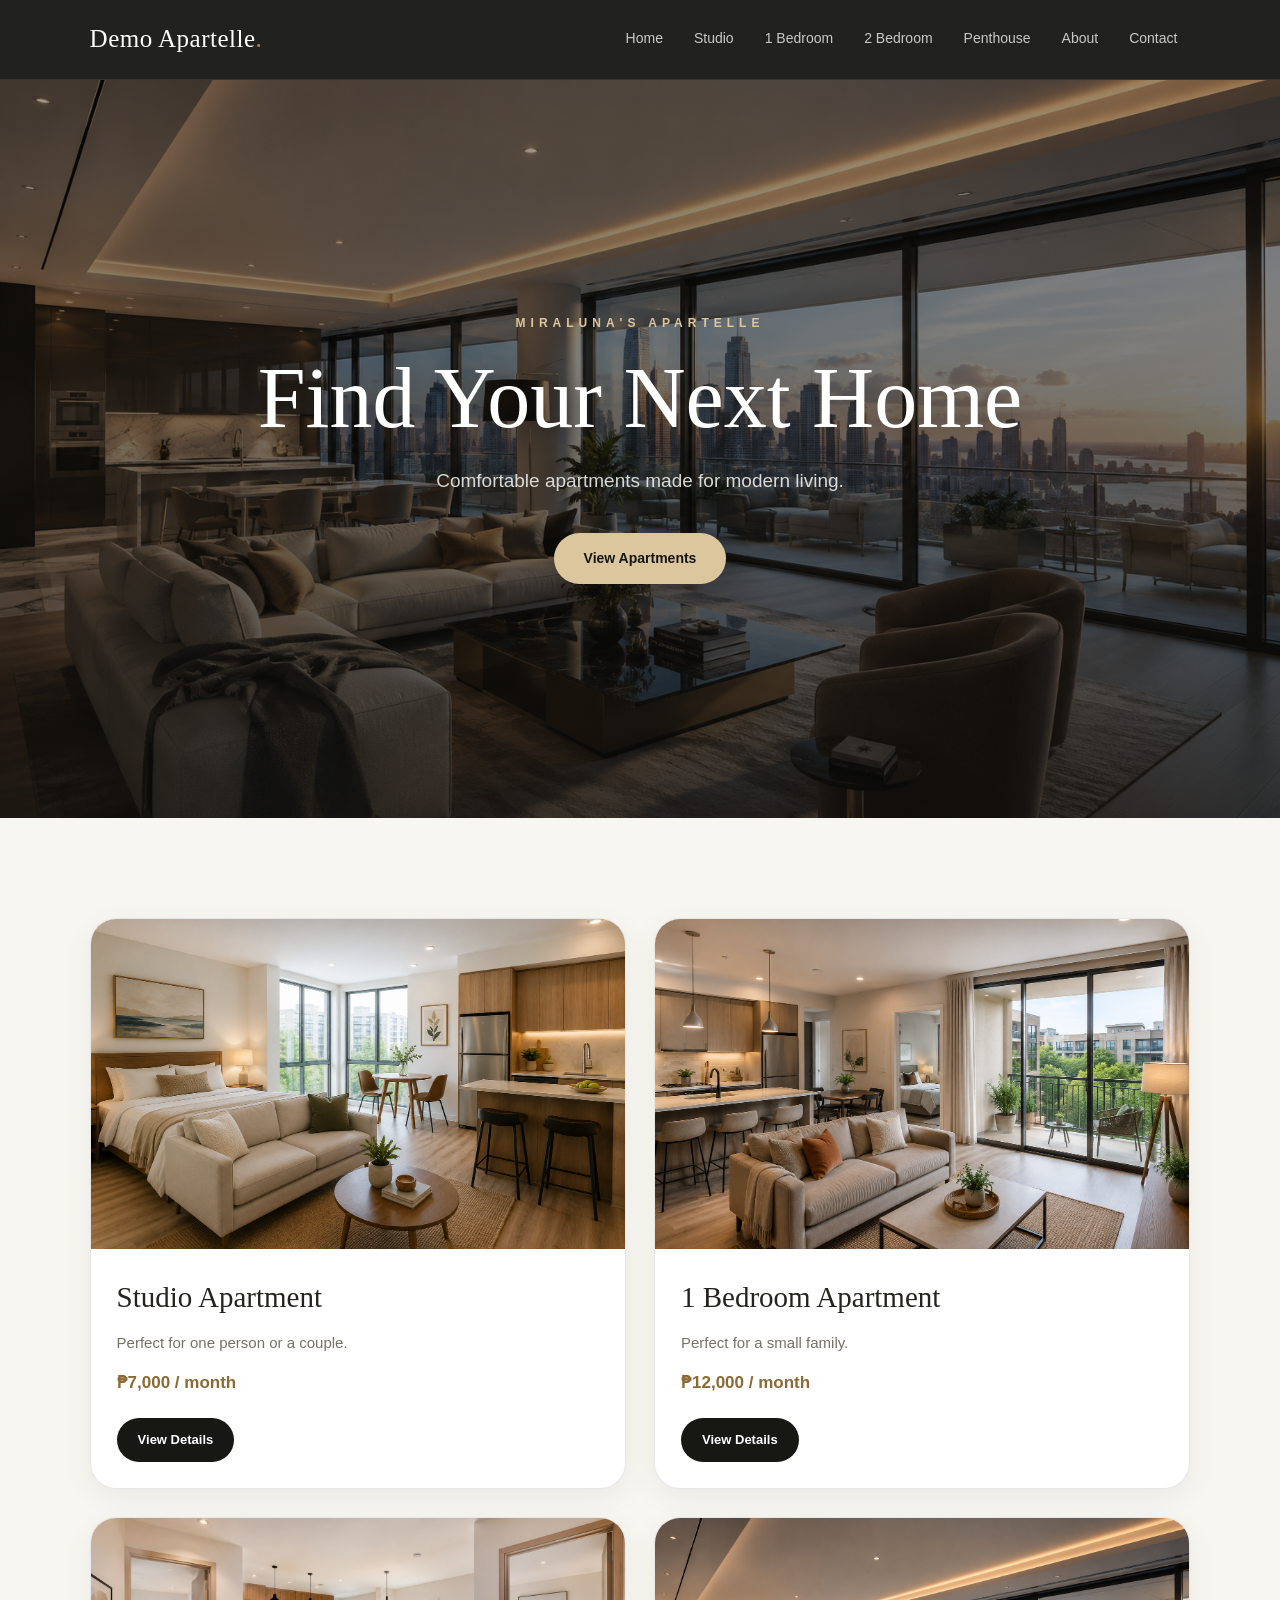
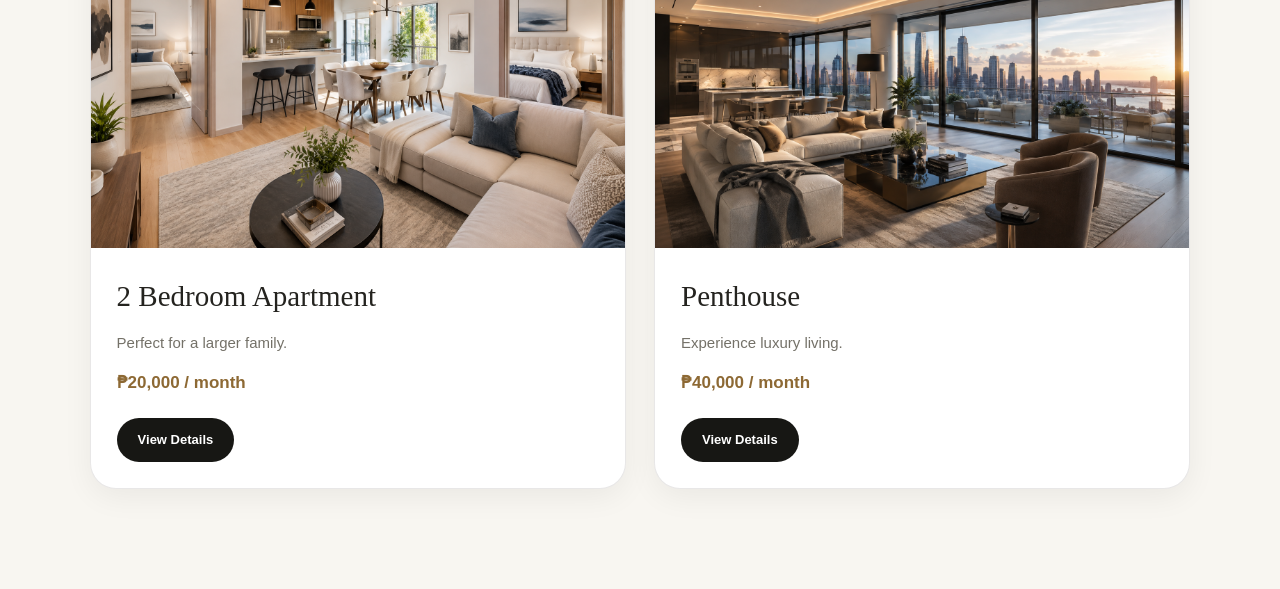
==== Apartment/Apartments/index.html @ 434a7072 "Add apartment demo website" ====
<!DOCTYPE html>
<html>

<head>

    <meta charset="UTF-8">
    <meta name="viewport" content="width=device-width, initial-scale=1.0">
    <title>Apartments</title>

    <link rel="stylesheet" href="style.css">

</head>

<body>
    <header>
        <nav>

            <h2>Demo Apartelle</h2>

            <button class="menu-toggle" aria-label="Open navigation">
                ☰
            </button>

            <ul>
                <li><a href="index.html">Home</a></li>
                <li><a href="studio.html">Studio</a></li>
                <li><a href="1bedroom.html">1 Bedroom</a></li>
                <li><a href="2bedroom.html">2 Bedroom</a></li>
                <li><a href="penthouse.html">Penthouse</a></li>
                <li><a href="about.html">About</a></li>
                <li><a href="contact.html">Contact</a></li>
            </ul>

        </nav>
    </header>

    <main>
        <section class="hero">
            <h1>Find Your Next Home</h1>
            <p>Comfortable apartments made for modern living.</p>
            <a href="#apartments">View Apartments</a>
        </section>

        <section id="apartments">

            <div class="apartment-card">
                <img src="images/studio.jpg" alt="Studio Apartment">

                <h2>Studio Apartment</h2>
                <p>Perfect for one person or a couple.</p>
                <p>₱7,000 / month</p>
                <a href="studio.html">View Details</a>
            </div>


            <div class="apartment-card">
                <img src="images/1bedroom.jpg" alt="1 Bedroom Apartment">

                <h2>1 Bedroom Apartment</h2>
                <p>Perfect for a small family.</p>
                <p>₱12,000 / month</p>
                <a href="1bedroom.html">View Details</a>
            </div>


            <div class="apartment-card">
                <img src="images/2bedroom.jpg" alt="2 Bedroom Apartment">

                <h2>2 Bedroom Apartment</h2>
                <p>Perfect for a larger family.</p>
                <p>₱20,000 / month</p>
                <a href="2bedroom.html">View Details</a>
            </div>


            <div class="apartment-card">
                <img src="images/penthouse.jpg" alt="Penthouse">

                <h2>Penthouse</h2>
                <p>Experience luxury living.</p>
                <p>₱40,000 / month</p>
                <a href="penthouse.html">View Details</a>
            </div>


        </section>

    </main>

    <script>
        const nav = document.querySelector("nav");
        const menuToggle = document.querySelector(".menu-toggle");
        const navLinks = document.querySelectorAll("nav ul a");

        menuToggle.addEventListener("click", () => {
            nav.classList.toggle("open");

            menuToggle.textContent =
                nav.classList.contains("open") ? "✕" : "☰";
        });

        navLinks.forEach(link => {
            link.addEventListener("click", () => {
                nav.classList.remove("open");
                menuToggle.textContent = "☰";
            });
        });
    </script>

</body>

</html>
---- Apartment/Apartments/style.css ----
/* =========================================================
   MIRALUNA'S APARTELLE — UI REDESIGN
   Replace your old style.css with this
   ========================================================= */

* {
    margin: 0;
    padding: 0;
    box-sizing: border-box;
}

:root {
    --bg: #f8f6f1;
    --surface: #ffffff;
    --surface-soft: #f1ede5;

    --text: #24231f;
    --text-soft: #747168;

    --dark: #171714;
    --dark-soft: #24231f;

    --accent: #b18a4b;
    --accent-dark: #8d6934;
    --accent-light: #dcc69d;

    --border: rgba(30, 28, 24, 0.1);

    --shadow-sm: 0 8px 30px rgba(22, 20, 16, 0.06);
    --shadow-md: 0 18px 45px rgba(22, 20, 16, 0.12);
    --shadow-lg: 0 30px 70px rgba(22, 20, 16, 0.18);

    --radius-sm: 10px;
    --radius-md: 18px;
    --radius-lg: 26px;

    --transition: 0.3s ease;
}

html {
    scroll-behavior: smooth;
}

body {
    font-family:
        Inter,
        -apple-system,
        BlinkMacSystemFont,
        "Segoe UI",
        sans-serif;

    background: var(--bg);
    color: var(--text);
    line-height: 1.7;

    overflow-x: hidden;
}

img {
    display: block;
    max-width: 100%;
}

a {
    color: inherit;
}


/* =========================================================
   NAVIGATION
   ========================================================= */

header {
    position: sticky;
    top: 0;
    z-index: 999;

    background: rgba(20, 20, 17, 0.94);
    backdrop-filter: blur(16px);

    border-bottom: 1px solid rgba(255, 255, 255, 0.08);
}

nav {
    width: min(1400px, 100%);

    margin: auto;

    display: flex;
    justify-content: space-between;
    align-items: center;

    padding: 18px 7%;
}

nav h2 {
    color: #fff;

    font-family: Georgia, "Times New Roman", serif;
    font-size: 25px;
    font-weight: 500;

    letter-spacing: 0.5px;
}

nav h2::after {
    content: ".";
    color: var(--accent);
}

nav ul {
    list-style: none;

    display: flex;
    align-items: center;

    gap: 5px;
}

nav li {
    display: flex;
}

nav a {
    position: relative;

    color: rgba(255, 255, 255, 0.76);

    text-decoration: none;

    padding: 9px 13px;

    border-radius: 8px;

    font-size: 14px;
    font-weight: 500;

    transition:
        color var(--transition),
        background var(--transition);
}

nav a:hover {
    color: white;

    background: rgba(255, 255, 255, 0.08);
}


/* =========================================================
   HOMEPAGE HERO
   ========================================================= */

.hero {
    min-height: 82vh;

    display: flex;
    flex-direction: column;
    align-items: center;
    justify-content: center;

    text-align: center;

    padding: 100px 20px;

    color: white;

    background:
        linear-gradient(
            180deg,
            rgba(12, 12, 10, 0.4),
            rgba(12, 12, 10, 0.75)
        ),
        url("images/penthouse.jpg") center / cover no-repeat;

    position: relative;
    isolation: isolate;
}

.hero::before {
    content: "MIRALUNA'S APARTELLE";

    font-size: 12px;
    letter-spacing: 5px;
    font-weight: 700;

    color: var(--accent-light);

    margin-bottom: 20px;
}

.hero h1 {
    font-family: Georgia, "Times New Roman", serif;

    font-size: clamp(48px, 7vw, 86px);
    font-weight: 400;

    line-height: 1.05;

    max-width: 900px;

    margin-bottom: 22px;

    text-shadow: 0 4px 25px rgba(0, 0, 0, 0.25);
}

.hero p {
    max-width: 620px;

    margin-bottom: 35px;

    font-size: 19px;
    line-height: 1.7;

    color: rgba(255, 255, 255, 0.82);
}

.hero a {
    display: inline-flex;
    align-items: center;
    justify-content: center;

    padding: 14px 30px;

    color: #161511;

    background: var(--accent-light);

    text-decoration: none;

    border-radius: 999px;

    font-weight: 700;
    font-size: 14px;

    box-shadow: 0 10px 30px rgba(0, 0, 0, 0.18);

    transition:
        transform var(--transition),
        box-shadow var(--transition),
        background var(--transition);
}

.hero a:hover {
    transform: translateY(-3px);

    background: white;

    box-shadow: 0 15px 40px rgba(0, 0, 0, 0.28);
}


/* =========================================================
   HOMEPAGE APARTMENTS
   ========================================================= */

#apartments {
    width: min(1400px, 100%);

    margin: auto;

    display: grid;

    grid-template-columns: repeat(2, minmax(0, 1fr));

    gap: 28px;

    padding: 100px 7%;
}

.apartment-card {
    position: relative;

    background: var(--surface);

    border: 1px solid var(--border);

    border-radius: var(--radius-lg);

    overflow: hidden;

    box-shadow: var(--shadow-sm);

    padding: 0 0 26px;

    text-align: left;

    transition:
        transform var(--transition),
        box-shadow var(--transition);
}

.apartment-card:hover {
    transform: translateY(-8px);

    box-shadow: var(--shadow-lg);
}

.apartment-card img {
    width: 100%;
    height: 330px;

    object-fit: cover;

    margin-bottom: 24px;

    transition: transform 0.55s ease;
}

.apartment-card:hover img {
    transform: scale(1.045);
}

.apartment-card h2,
.apartment-card p,
.apartment-card a {
    margin-left: 26px;
    margin-right: 26px;
}

.apartment-card h2 {
    font-family: Georgia, "Times New Roman", serif;

    font-size: 29px;
    font-weight: 500;

    margin-bottom: 8px;
}

.apartment-card p {
    color: var(--text-soft);

    font-size: 15px;

    margin-bottom: 7px;
}

.apartment-card p:nth-of-type(2) {
    color: var(--accent-dark);

    font-size: 17px;
    font-weight: 700;

    margin-top: 14px;
    margin-bottom: 20px;
}

.apartment-card a {
    display: inline-flex;

    padding: 11px 21px;

    background: var(--dark);
    color: white;

    border-radius: 999px;

    text-decoration: none;

    font-size: 13px;
    font-weight: 700;

    transition:
        background var(--transition),
        transform var(--transition);
}

.apartment-card a:hover {
    background: var(--accent-dark);

    transform: translateY(-2px);
}


/* =========================================================
   ROOM PAGE WRAPPER
   ========================================================= */

#studio,
#one-bedroom,
#two-bedroom,
#penthouse {
    width: min(1350px, 100%);

    margin: auto;

    padding: 80px 7% 110px;
}


/* =========================================================
   ROOM HEADERS
   ========================================================= */

.studio-header,
.one-bedroom-header,
.two-bedroom-header,
.penthouse-header {
    max-width: 760px;

    margin: 0 auto 55px;

    text-align: center;
}

.studio-header::before,
.one-bedroom-header::before,
.two-bedroom-header::before,
.penthouse-header::before {
    content: "MIRALUNA'S APARTELLE";

    display: block;

    margin-bottom: 12px;

    color: var(--accent-dark);

    letter-spacing: 4px;

    font-size: 11px;
    font-weight: 800;
}

.studio-header h1,
.one-bedroom-header h1,
.two-bedroom-header h1,
.penthouse-header h1 {
    font-family: Georgia, "Times New Roman", serif;

    font-size: clamp(40px, 5vw, 64px);

    font-weight: 400;

    line-height: 1.1;

    margin-bottom: 18px;
}

.studio-header p,
.one-bedroom-header p,
.two-bedroom-header p,
.penthouse-header p {
    color: var(--text-soft);

    font-size: 17px;

    max-width: 660px;

    margin: auto;
}


/* =========================================================
   ROOM GALLERIES
   ========================================================= */

.studio-gallery,
.one-bedroom-gallery,
.two-bedroom-gallery,
.penthouse-gallery {
    display: grid;

    grid-template-columns: 1.5fr 1fr 1fr;

    grid-template-rows: 420px;

    gap: 14px;

    margin-bottom: 35px;
}

.studio-gallery img,
.one-bedroom-gallery img,
.two-bedroom-gallery img,
.penthouse-gallery img {
    width: 100%;
    height: 100%;

    object-fit: cover;

    border-radius: var(--radius-md);

    box-shadow: var(--shadow-sm);

    transition:
        transform 0.4s ease,
        filter 0.4s ease;
}

.studio-gallery img:hover,
.one-bedroom-gallery img:hover,
.two-bedroom-gallery img:hover,
.penthouse-gallery img:hover {
    transform: translateY(-4px);

    filter: brightness(1.04);
}


/* =========================================================
   ROOM INFO
   ========================================================= */

.studio-info,
.one-bedroom-info,
.two-bedroom-info,
.penthouse-info {
    position: relative;

    padding: 38px 42px;

    margin-bottom: 28px;

    background: var(--surface);

    border: 1px solid var(--border);

    border-radius: var(--radius-md);

    box-shadow: var(--shadow-sm);
}

.studio-info::before,
.one-bedroom-info::before,
.two-bedroom-info::before,
.penthouse-info::before {
    content: "";

    position: absolute;

    left: 0;
    top: 28px;
    bottom: 28px;

    width: 4px;

    background: var(--accent);

    border-radius: 0 5px 5px 0;
}

.studio-info h2,
.one-bedroom-info h2,
.two-bedroom-info h2,
.penthouse-info h2 {
    font-family: Georgia, "Times New Roman", serif;

    color: var(--accent-dark);

    font-size: 34px;
    font-weight: 500;

    margin-bottom: 16px;
}

.studio-info p,
.one-bedroom-info p,
.two-bedroom-info p,
.penthouse-info p {
    max-width: 900px;

    color: var(--text-soft);

    margin-bottom: 8px;
}


/* =========================================================
   APARTMENT DETAILS
   ========================================================= */

.studio-details,
.one-bedroom-details,
.two-bedroom-details,
.penthouse-details {
    padding: 38px;

    margin-bottom: 28px;

    background: transparent;

    border: 1px solid var(--border);

    border-radius: var(--radius-md);
}

.studio-details h2,
.one-bedroom-details h2,
.two-bedroom-details h2,
.penthouse-details h2 {
    font-family: Georgia, "Times New Roman", serif;

    font-size: 30px;
    font-weight: 500;

    margin-bottom: 25px;
}

.detail-list {
    display: grid;

    grid-template-columns: repeat(2, minmax(0, 1fr));

    gap: 12px;
}

.detail-list p {
    padding: 18px 20px;

    background: var(--surface);

    border: 1px solid var(--border);

    border-radius: 12px;

    color: var(--text-soft);

    transition:
        transform var(--transition),
        box-shadow var(--transition);
}

.detail-list p:hover {
    transform: translateY(-3px);

    box-shadow: var(--shadow-sm);
}

.detail-list strong {
    color: var(--text);

    margin-right: 5px;
}


/* =========================================================
   AMENITIES
   ========================================================= */

.studio-amenities,
.one-bedroom-amenities,
.two-bedroom-amenities,
.penthouse-amenities {
    position: relative;

    overflow: hidden;

    background:
        linear-gradient(
            135deg,
            #171714,
            #28251f
        );

    color: white;

    padding: 45px;

    border-radius: var(--radius-lg);

    margin-bottom: 28px;

    box-shadow: var(--shadow-md);
}

.studio-amenities::after,
.one-bedroom-amenities::after,
.two-bedroom-amenities::after,
.penthouse-amenities::after {
    content: "";

    position: absolute;

    width: 260px;
    height: 260px;

    right: -100px;
    top: -100px;

    border-radius: 50%;

    background: rgba(177, 138, 75, 0.14);

    filter: blur(5px);
}

.studio-amenities h2,
.one-bedroom-amenities h2,
.two-bedroom-amenities h2,
.penthouse-amenities h2 {
    position: relative;
    z-index: 2;

    font-family: Georgia, "Times New Roman", serif;

    font-size: 32px;
    font-weight: 500;

    margin-bottom: 25px;
}

.studio-amenities ul,
.one-bedroom-amenities ul,
.two-bedroom-amenities ul,
.penthouse-amenities ul {
    position: relative;

    z-index: 2;

    list-style: none;

    display: grid;

    grid-template-columns: repeat(2, minmax(0, 1fr));

    gap: 13px 30px;
}

.studio-amenities li,
.one-bedroom-amenities li,
.two-bedroom-amenities li,
.penthouse-amenities li {
    position: relative;

    padding-left: 25px;

    color: rgba(255, 255, 255, 0.78);

    font-size: 15px;
}

.studio-amenities li::before,
.one-bedroom-amenities li::before,
.two-bedroom-amenities li::before,
.penthouse-amenities li::before {
    content: "✓";

    position: absolute;

    left: 0;

    color: var(--accent-light);

    font-weight: 800;
}


/* =========================================================
   ROOM CONTACT CTA
   ========================================================= */

.studio-contact,
.one-bedroom-contact,
.two-bedroom-contact,
.penthouse-contact {
    text-align: center;

    padding: 65px 30px;

    border-radius: var(--radius-lg);

    background:
        linear-gradient(
            135deg,
            #eee7da,
            #f9f6ef
        );

    border: 1px solid var(--border);
}

.studio-contact h2,
.one-bedroom-contact h2,
.two-bedroom-contact h2,
.penthouse-contact h2 {
    font-family: Georgia, "Times New Roman", serif;

    font-size: clamp(30px, 4vw, 43px);

    font-weight: 500;

    margin-bottom: 12px;
}

.studio-contact p,
.one-bedroom-contact p,
.two-bedroom-contact p,
.penthouse-contact p {
    color: var(--text-soft);

    margin-bottom: 25px;
}

.studio-contact a,
.one-bedroom-contact a,
.two-bedroom-contact a,
.penthouse-contact a {
    display: inline-flex;

    padding: 13px 27px;

    background: var(--dark);
    color: white;

    text-decoration: none;

    border-radius: 999px;

    font-size: 14px;
    font-weight: 700;

    transition:
        transform var(--transition),
        background var(--transition),
        box-shadow var(--transition);
}

.studio-contact a:hover,
.one-bedroom-contact a:hover,
.two-bedroom-contact a:hover,
.penthouse-contact a:hover {
    transform: translateY(-3px);

    background: var(--accent-dark);

    box-shadow: var(--shadow-md);
}


/* =========================================================
   ABOUT PAGE
   ========================================================= */

.about-page {
    width: min(1200px, 100%);

    margin: auto;

    padding: 85px 7% 110px;
}

.about-header {
    max-width: 700px;

    margin: 0 auto 65px;

    text-align: center;
}

.about-header::before {
    content: "OUR STORY";

    display: block;

    color: var(--accent-dark);

    letter-spacing: 4px;

    font-size: 11px;
    font-weight: 800;

    margin-bottom: 12px;
}

.about-header h1 {
    font-family: Georgia, "Times New Roman", serif;

    font-size: clamp(42px, 6vw, 65px);

    font-weight: 400;

    line-height: 1.1;

    margin-bottom: 18px;
}

.about-header p {
    color: var(--text-soft);

    font-size: 18px;
}

.about-content {
    max-width: 850px;

    margin: 0 auto 80px;

    text-align: center;
}

.about-content h2 {
    font-family: Georgia, "Times New Roman", serif;

    font-size: 36px;
    font-weight: 500;

    margin-bottom: 25px;
}

.about-content p {
    color: var(--text-soft);

    font-size: 16px;

    margin-bottom: 17px;
}

.about-features {
    margin-bottom: 65px;
}

.about-features h2 {
    font-family: Georgia, "Times New Roman", serif;

    font-size: 37px;
    font-weight: 500;

    text-align: center;

    margin-bottom: 35px;
}

.feature-list {
    display: grid;

    grid-template-columns: repeat(2, minmax(0, 1fr));

    gap: 18px;
}

.feature {
    position: relative;

    padding: 34px;

    background: var(--surface);

    border: 1px solid var(--border);

    border-radius: var(--radius-md);

    box-shadow: var(--shadow-sm);

    transition:
        transform var(--transition),
        box-shadow var(--transition);
}

.feature:hover {
    transform: translateY(-5px);

    box-shadow: var(--shadow-md);
}

.feature h3 {
    font-family: Georgia, "Times New Roman", serif;

    font-size: 23px;
    font-weight: 500;

    margin-bottom: 10px;
}

.feature p {
    color: var(--text-soft);

    font-size: 15px;
}

.about-action {
    position: relative;

    overflow: hidden;

    text-align: center;

    color: white;

    padding: 75px 30px;

    border-radius: var(--radius-lg);

    background:
        linear-gradient(
            135deg,
            #171714,
            #2b2923
        );

    box-shadow: var(--shadow-md);
}

.about-action h2 {
    font-family: Georgia, "Times New Roman", serif;

    font-size: clamp(32px, 4vw, 45px);

    font-weight: 500;

    margin-bottom: 12px;
}

.about-action p {
    color: rgba(255, 255, 255, 0.67);

    margin-bottom: 25px;
}

.about-action a {
    display: inline-flex;

    padding: 13px 27px;

    color: var(--dark);

    background: var(--accent-light);

    text-decoration: none;

    border-radius: 999px;

    font-weight: 700;

    transition:
        transform var(--transition),
        background var(--transition);
}

.about-action a:hover {
    transform: translateY(-3px);

    background: white;
}


/* =========================================================
   CONTACT PAGE
   ========================================================= */

.contact-page {
    width: min(1200px, 100%);

    margin: auto;

    padding: 85px 7% 110px;
}

.contact-header {
    max-width: 700px;

    margin: 0 auto 60px;

    text-align: center;
}

.contact-header::before {
    content: "GET IN TOUCH";

    display: block;

    color: var(--accent-dark);

    font-size: 11px;
    font-weight: 800;

    letter-spacing: 4px;

    margin-bottom: 12px;
}

.contact-header h1 {
    font-family: Georgia, "Times New Roman", serif;

    font-size: clamp(43px, 6vw, 65px);

    font-weight: 400;

    line-height: 1.1;

    margin-bottom: 18px;
}

.contact-header p {
    color: var(--text-soft);

    font-size: 17px;
}

.contact-container {
    display: grid;

    grid-template-columns: 0.85fr 1.15fr;

    gap: 22px;
}

.contact-info {
    padding: 43px;

    background:
        linear-gradient(
            145deg,
            #181815,
            #292720
        );

    color: white;

    border-radius: var(--radius-lg);

    box-shadow: var(--shadow-md);
}

.contact-info h2 {
    font-family: Georgia, "Times New Roman", serif;

    font-size: 32px;
    font-weight: 500;

    margin-bottom: 20px;
}

.contact-info p {
    margin-bottom: 24px;

    color: rgba(255, 255, 255, 0.67);
}

.contact-info strong {
    display: block;

    margin-bottom: 3px;

    color: var(--accent-light);

    font-size: 12px;

    text-transform: uppercase;

    letter-spacing: 1.3px;
}

.contact-form {
    padding: 43px;

    background: var(--surface);

    border: 1px solid var(--border);

    border-radius: var(--radius-lg);

    box-shadow: var(--shadow-sm);
}

.contact-form h2 {
    font-family: Georgia, "Times New Roman", serif;

    font-size: 31px;
    font-weight: 500;

    margin-bottom: 25px;
}

.contact-form form {
    display: flex;
    flex-direction: column;
}

.contact-form label {
    margin-bottom: 7px;

    color: var(--text);

    font-size: 13px;
    font-weight: 700;
}

.contact-form input,
.contact-form select,
.contact-form textarea {
    width: 100%;

    padding: 14px 15px;

    margin-bottom: 19px;

    color: var(--text);

    background: #fbfaf7;

    border: 1px solid rgba(30, 28, 24, 0.13);

    border-radius: 10px;

    font-family: inherit;
    font-size: 14px;

    outline: none;

    transition:
        border-color var(--transition),
        box-shadow var(--transition),
        background var(--transition);
}

.contact-form input::placeholder,
.contact-form textarea::placeholder {
    color: #aaa69d;
}

.contact-form input:focus,
.contact-form select:focus,
.contact-form textarea:focus {
    background: white;

    border-color: var(--accent);

    box-shadow: 0 0 0 4px rgba(177, 138, 75, 0.12);
}

.contact-form textarea {
    resize: vertical;

    min-height: 150px;
}

.contact-form button {
    align-self: flex-start;

    border: none;

    padding: 14px 28px;

    background: var(--dark);
    color: white;

    border-radius: 999px;

    cursor: pointer;

    font-family: inherit;
    font-size: 14px;
    font-weight: 700;

    transition:
        transform var(--transition),
        background var(--transition),
        box-shadow var(--transition);
}

.contact-form button:hover {
    transform: translateY(-3px);

    background: var(--accent-dark);

    box-shadow: var(--shadow-md);
}


/* =========================================================
   SMALL ANIMATION
   ========================================================= */

.hero h1,
.hero p,
.hero a,
.apartment-card,
.studio-header,
.one-bedroom-header,
.two-bedroom-header,
.penthouse-header {
    animation: fadeUp 0.65s ease both;
}

@keyframes fadeUp {
    from {
        opacity: 0;
        transform: translateY(18px);
    }

    to {
        opacity: 1;
        transform: translateY(0);
    }
}


/* =========================================================
   TABLET
   ========================================================= */

@media (max-width: 950px) {

    nav {
        padding-left: 5%;
        padding-right: 5%;
    }

    nav ul {
        gap: 2px;
    }

    nav a {
        padding: 8px 9px;

        font-size: 13px;
    }

    #apartments {
        padding-left: 5%;
        padding-right: 5%;
    }

    .studio-gallery,
    .one-bedroom-gallery,
    .two-bedroom-gallery,
    .penthouse-gallery {
        grid-template-columns: 1fr 1fr;

        grid-template-rows: 380px 260px;
    }

    .studio-gallery img:first-child,
    .one-bedroom-gallery img:first-child,
    .two-bedroom-gallery img:first-child,
    .penthouse-gallery img:first-child {
        grid-column: 1 / -1;
    }

    .contact-container {
        grid-template-columns: 1fr;
    }
}


/* =========================================================
   MOBILE
   ========================================================= */

@media (max-width: 768px) {

    header {
        position: relative;
    }

    nav {
        flex-direction: column;

        gap: 13px;

        padding: 16px 4%;
    }

    nav h2 {
        font-size: 23px;
    }

    nav ul {
        width: 100%;

        justify-content: flex-start;

        overflow-x: auto;

        padding-bottom: 5px;

        gap: 4px;

        scrollbar-width: none;
    }

    nav ul::-webkit-scrollbar {
        display: none;
    }

    nav li {
        flex-shrink: 0;
    }

    nav a {
        white-space: nowrap;

        background: rgba(255, 255, 255, 0.05);

        padding: 8px 12px;
    }


    /* HERO */

    .hero {
        min-height: 72vh;

        padding: 90px 22px;
    }

    .hero::before {
        font-size: 10px;

        letter-spacing: 3px;
    }

    .hero p {
        font-size: 16px;
    }


    /* HOME CARDS */

    #apartments {
        grid-template-columns: 1fr;

        padding: 65px 5%;

        gap: 22px;
    }

    .apartment-card img {
        height: 270px;
    }


    /* ROOM PAGES */

    #studio,
    #one-bedroom,
    #two-bedroom,
    #penthouse {
        padding: 60px 5% 80px;
    }

    .studio-header,
    .one-bedroom-header,
    .two-bedroom-header,
    .penthouse-header {
        margin-bottom: 38px;
    }

    .studio-gallery,
    .one-bedroom-gallery,
    .two-bedroom-gallery,
    .penthouse-gallery {
        grid-template-columns: 1fr;

        grid-template-rows: none;
    }

    .studio-gallery img,
    .one-bedroom-gallery img,
    .two-bedroom-gallery img,
    .penthouse-gallery img {
        height: 270px;
    }

    .studio-gallery img:first-child,
    .one-bedroom-gallery img:first-child,
    .two-bedroom-gallery img:first-child,
    .penthouse-gallery img:first-child {
        grid-column: auto;
    }

    .studio-info,
    .one-bedroom-info,
    .two-bedroom-info,
    .penthouse-info {
        padding: 30px 26px;
    }

    .studio-details,
    .one-bedroom-details,
    .two-bedroom-details,
    .penthouse-details {
        padding: 28px 22px;
    }

    .detail-list {
        grid-template-columns: 1fr;
    }

    .studio-amenities,
    .one-bedroom-amenities,
    .two-bedroom-amenities,
    .penthouse-amenities {
        padding: 35px 27px;
    }

    .studio-amenities ul,
    .one-bedroom-amenities ul,
    .two-bedroom-amenities ul,
    .penthouse-amenities ul {
        grid-template-columns: 1fr;
    }


    /* ABOUT */

    .about-page {
        padding: 60px 5% 80px;
    }

    .feature-list {
        grid-template-columns: 1fr;
    }

    .feature {
        padding: 27px;
    }

    .about-action {
        padding: 55px 25px;
    }


    /* CONTACT */

    .contact-page {
        padding: 60px 5% 80px;
    }

    .contact-info,
    .contact-form {
        padding: 31px 25px;
    }

    .contact-form button {
        width: 100%;

        justify-content: center;
    }
}


/* =========================================================
   VERY SMALL PHONES
   ========================================================= */

@media (max-width: 480px) {

    .hero {
        min-height: 68vh;
    }

    .hero h1 {
        font-size: 43px;
    }

    .hero a {
        width: 100%;

        max-width: 280px;
    }

    .apartment-card {
        border-radius: 20px;
    }

    .apartment-card img {
        height: 230px;
    }

    .apartment-card h2 {
        font-size: 25px;
    }

    .studio-gallery img,
    .one-bedroom-gallery img,
    .two-bedroom-gallery img,
    .penthouse-gallery img {
        height: 230px;
    }

    .studio-info h2,
    .one-bedroom-info h2,
    .two-bedroom-info h2,
    .penthouse-info h2 {
        font-size: 28px;
    }

    .studio-contact,
    .one-bedroom-contact,
    .two-bedroom-contact,
    .penthouse-contact {
        padding: 48px 22px;
    }
}

/* =========================================================
   MOBILE HAMBURGER MENU
   ========================================================= */

.menu-toggle {
    display: none;

    border: none;
    background: transparent;
    color: white;

    font-size: 28px;
    cursor: pointer;

    padding: 5px 8px;

    transition: transform 0.3s ease;
}

.menu-toggle:hover {
    transform: scale(1.08);
}


@media (max-width: 768px) {

    header {
        position: sticky;
        top: 0;
    }

    nav {
        position: relative;

        flex-direction: row;
        justify-content: space-between;
        align-items: center;

        padding: 16px 5%;
    }

    nav h2 {
        text-align: left;
        font-size: 21px;
    }

    .menu-toggle {
        display: block;
    }

    nav ul {
        position: absolute;

        top: 100%;
        left: 0;

        width: 100%;

        display: flex;
        flex-direction: column;
        align-items: stretch;

        gap: 4px;

        padding: 0 5%;

        background: rgba(20, 20, 17, 0.98);

        backdrop-filter: blur(18px);

        border-top: 1px solid rgba(255, 255, 255, 0.08);

        max-height: 0;

        overflow: hidden;

        opacity: 0;

        pointer-events: none;

        transition:
            max-height 0.4s ease,
            opacity 0.25s ease,
            padding 0.4s ease;
    }

    nav.open ul {
        max-height: 500px;

        opacity: 1;

        pointer-events: auto;

        padding-top: 12px;
        padding-bottom: 18px;
    }

    nav ul li {
        width: 100%;
    }

    nav ul a {
        display: block;

        width: 100%;

        padding: 12px 14px;

        border-radius: 10px;

        color: rgba(255, 255, 255, 0.78);
    }

    nav ul a:hover {
        background: rgba(255, 255, 255, 0.08);

        color: white;
    }
}
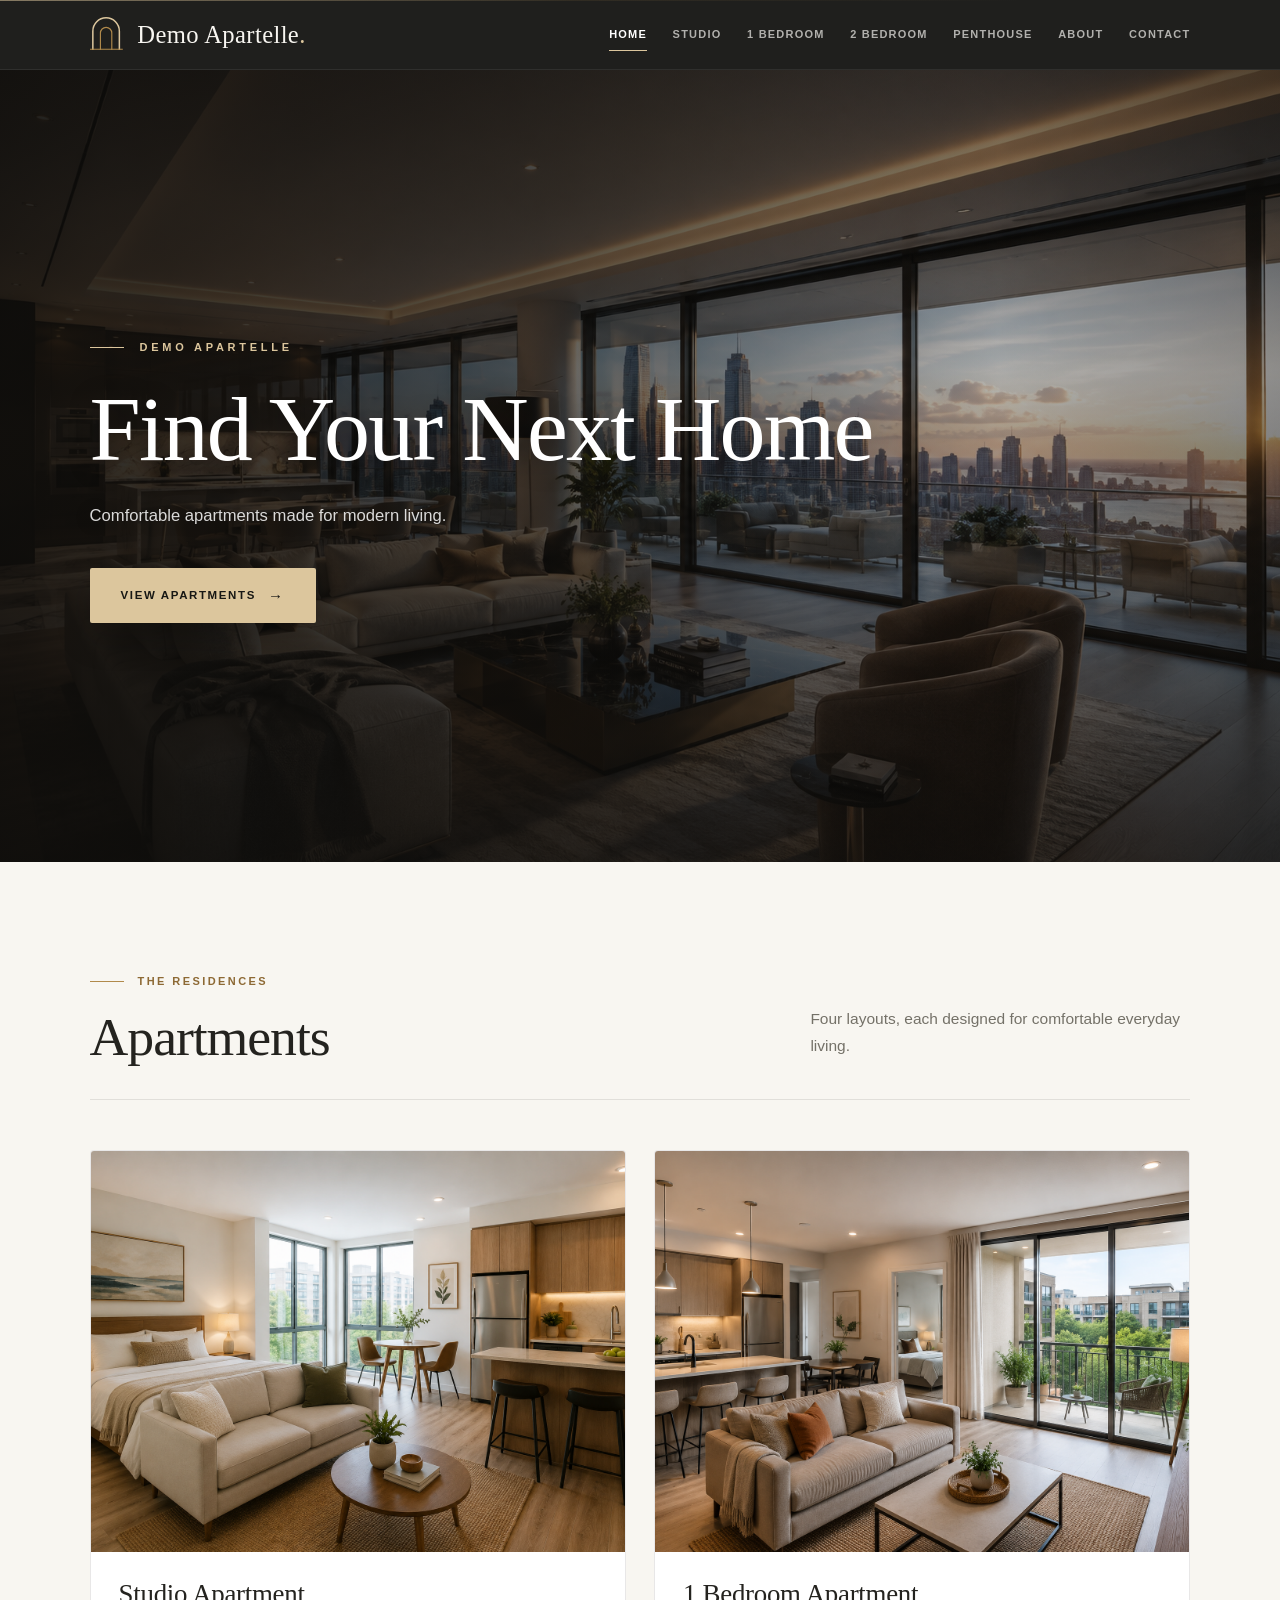
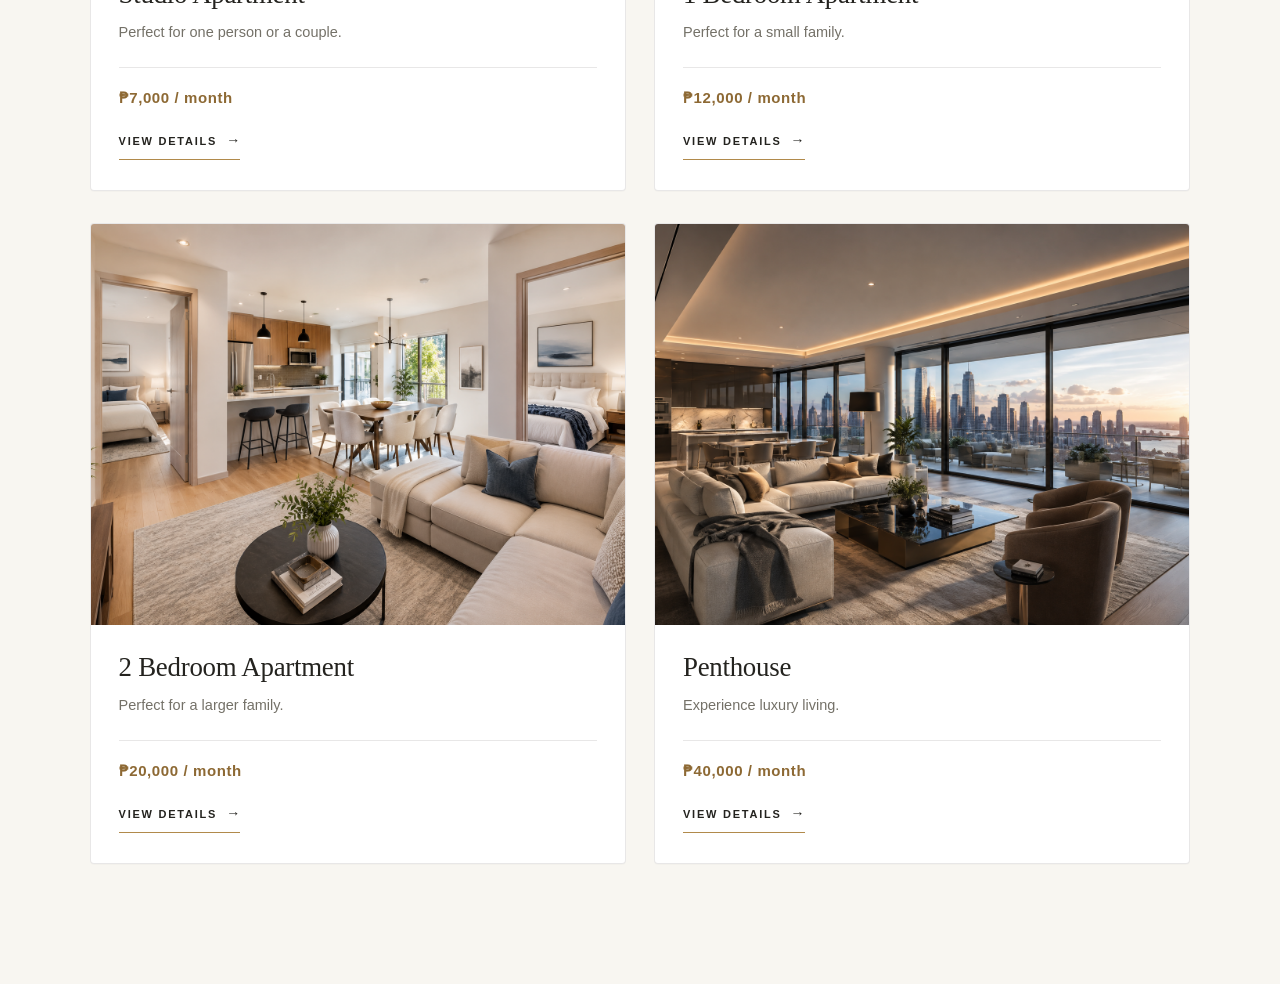
==== commit 01044675: "Update website design" ====
--- a/Apartment/Apartments/index.html
+++ b/Apartment/Apartments/index.html
@@ -1,28 +1,24 @@
 <!DOCTYPE html>
-<html>
-
+<html lang="en">
 <head>
-
     <meta charset="UTF-8">
     <meta name="viewport" content="width=device-width, initial-scale=1.0">
-    <title>Apartments</title>
+    <title>Demo Apartelle | Apartments</title>
+    <link rel="stylesheet" href="style.css">
+    <link rel="icon" href="favicon.svg" type="image/svg+xml">
+</head>
+<body>
 
-    <link rel="stylesheet" href="style.css">
-
-</head>
-
-<body>
     <header>
         <nav>
-
-            <h2>Demo Apartelle</h2>
-
+            <h2>
+                <img src="logo.svg" alt="Demo Apartelle" width="246" height="40">
+            </h2>
             <button class="menu-toggle" aria-label="Open navigation">
                 ☰
             </button>
-
             <ul>
-                <li><a href="index.html">Home</a></li>
+                <li><a href="index.html" aria-current="page">Home</a></li>
                 <li><a href="studio.html">Studio</a></li>
                 <li><a href="1bedroom.html">1 Bedroom</a></li>
                 <li><a href="2bedroom.html">2 Bedroom</a></li>
@@ -30,11 +26,11 @@
                 <li><a href="about.html">About</a></li>
                 <li><a href="contact.html">Contact</a></li>
             </ul>
-
         </nav>
     </header>
 
     <main>
+
         <section class="hero">
             <h1>Find Your Next Home</h1>
             <p>Comfortable apartments made for modern living.</p>
@@ -43,70 +39,46 @@
 
         <section id="apartments">
 
+            <div class="section-header">
+                <p class="eyebrow">The Residences</p>
+                <h2>Apartments</h2>
+                <p>Four layouts, each designed for comfortable everyday living.</p>
+            </div>
+
             <div class="apartment-card">
                 <img src="images/studio.jpg" alt="Studio Apartment">
-
                 <h2>Studio Apartment</h2>
                 <p>Perfect for one person or a couple.</p>
                 <p>₱7,000 / month</p>
                 <a href="studio.html">View Details</a>
             </div>
 
-
             <div class="apartment-card">
                 <img src="images/1bedroom.jpg" alt="1 Bedroom Apartment">
-
                 <h2>1 Bedroom Apartment</h2>
                 <p>Perfect for a small family.</p>
                 <p>₱12,000 / month</p>
                 <a href="1bedroom.html">View Details</a>
             </div>
 
-
             <div class="apartment-card">
                 <img src="images/2bedroom.jpg" alt="2 Bedroom Apartment">
-
                 <h2>2 Bedroom Apartment</h2>
                 <p>Perfect for a larger family.</p>
                 <p>₱20,000 / month</p>
                 <a href="2bedroom.html">View Details</a>
             </div>
 
-
             <div class="apartment-card">
                 <img src="images/penthouse.jpg" alt="Penthouse">
-
                 <h2>Penthouse</h2>
                 <p>Experience luxury living.</p>
                 <p>₱40,000 / month</p>
                 <a href="penthouse.html">View Details</a>
             </div>
-
-
         </section>
-
     </main>
 
-    <script>
-        const nav = document.querySelector("nav");
-        const menuToggle = document.querySelector(".menu-toggle");
-        const navLinks = document.querySelectorAll("nav ul a");
-
-        menuToggle.addEventListener("click", () => {
-            nav.classList.toggle("open");
-
-            menuToggle.textContent =
-                nav.classList.contains("open") ? "✕" : "☰";
-        });
-
-        navLinks.forEach(link => {
-            link.addEventListener("click", () => {
-                nav.classList.remove("open");
-                menuToggle.textContent = "☰";
-            });
-        });
-    </script>
-
+    <script src="script.js"></script>
 </body>
-
-</html>+</html>
--- a/Apartment/Apartments/style.css
+++ b/Apartment/Apartments/style.css
@@ -1,8 +1,3 @@
-/* =========================================================
-   MIRALUNA'S APARTELLE — UI REDESIGN
-   Replace your old style.css with this
-   ========================================================= */
-
 * {
     margin: 0;
     padding: 0;
@@ -10,6 +5,9 @@
 }
 
 :root {
+    --font-sans: Inter, -apple-system, BlinkMacSystemFont, "Segoe UI", sans-serif;
+    --font-serif: Georgia, "Times New Roman", serif;
+
     --bg: #f8f6f1;
     --surface: #ffffff;
     --surface-soft: #f1ede5;
@@ -18,21 +16,25 @@
     --text-soft: #747168;
 
     --dark: #171714;
-    --dark-soft: #24231f;
 
     --accent: #b18a4b;
     --accent-dark: #8d6934;
     --accent-light: #dcc69d;
 
     --border: rgba(30, 28, 24, 0.1);
+    --border-strong: rgba(30, 28, 24, 0.16);
+    --border-hover: rgba(30, 28, 24, 0.26);
+    --gold-line: rgba(220, 198, 157, 0.16);
+    --on-dark-muted: rgba(248, 246, 241, 0.68);
 
     --shadow-sm: 0 8px 30px rgba(22, 20, 16, 0.06);
     --shadow-md: 0 18px 45px rgba(22, 20, 16, 0.12);
-    --shadow-lg: 0 30px 70px rgba(22, 20, 16, 0.18);
-
-    --radius-sm: 10px;
-    --radius-md: 18px;
-    --radius-lg: 26px;
+
+    --radius-control: 2px;
+    --radius-card: 4px;
+
+    --gap-room: clamp(32px, 4vw, 56px);
+    --gap-section: clamp(32px, 5vw, 72px);
 
     --transition: 0.3s ease;
 }
@@ -42,12 +44,7 @@
 }
 
 body {
-    font-family:
-        Inter,
-        -apple-system,
-        BlinkMacSystemFont,
-        "Segoe UI",
-        sans-serif;
+    font-family: var(--font-sans);
 
     background: var(--bg);
     color: var(--text);
@@ -66,19 +63,37 @@
 }
 
 
-/* =========================================================
-   NAVIGATION
-   ========================================================= */
 
 header {
     position: sticky;
     top: 0;
     z-index: 999;
 
-    background: rgba(20, 20, 17, 0.94);
-    backdrop-filter: blur(16px);
-
-    border-bottom: 1px solid rgba(255, 255, 255, 0.08);
+    background: rgba(20, 20, 17, 0.95);
+    backdrop-filter: blur(18px);
+    -webkit-backdrop-filter: blur(18px);
+
+    border-bottom: 1px solid rgba(255, 255, 255, 0.07);
+}
+
+header::after {
+    content: "";
+
+    position: absolute;
+    top: 0;
+    left: 0;
+
+    width: 100%;
+    height: 1px;
+
+    background: linear-gradient(
+        90deg,
+        rgba(220, 198, 157, 0.55),
+        rgba(177, 138, 75, 0.12) 45%,
+        transparent 80%
+    );
+
+    pointer-events: none;
 }
 
 nav {
@@ -90,22 +105,32 @@
     justify-content: space-between;
     align-items: center;
 
-    padding: 18px 7%;
+    gap: 40px;
+
+    padding: 15px 7%;
 }
 
 nav h2 {
+    display: flex;
+    align-items: center;
+
     color: #fff;
 
-    font-family: Georgia, "Times New Roman", serif;
-    font-size: 25px;
+    font-family: var(--font-serif);
+    font-size: 26px;
     font-weight: 500;
 
-    letter-spacing: 0.5px;
-}
-
-nav h2::after {
-    content: ".";
-    color: var(--accent);
+    line-height: 1;
+    letter-spacing: 0.02em;
+
+    white-space: nowrap;
+}
+
+nav h2 img {
+    display: block;
+
+    width: auto;
+    height: 38px;
 }
 
 nav ul {
@@ -114,7 +139,7 @@
     display: flex;
     align-items: center;
 
-    gap: 5px;
+    gap: clamp(14px, 2vw, 28px);
 }
 
 nav li {
@@ -124,52 +149,93 @@
 nav a {
     position: relative;
 
-    color: rgba(255, 255, 255, 0.76);
+    color: var(--on-dark-muted);
 
     text-decoration: none;
 
-    padding: 9px 13px;
-
-    border-radius: 8px;
-
-    font-size: 14px;
-    font-weight: 500;
-
-    transition:
-        color var(--transition),
-        background var(--transition);
+    padding: 10px 0;
+
+    font-size: 11px;
+    font-weight: 600;
+
+    letter-spacing: 0.11em;
+    text-transform: uppercase;
+
+    white-space: nowrap;
+
+    transition: color var(--transition);
+}
+
+nav a::after {
+    content: "";
+
+    position: absolute;
+
+    left: 0;
+    right: 0;
+    bottom: 3px;
+
+    height: 1px;
+
+    background: var(--accent-light);
+
+    transform: scaleX(0);
+    transform-origin: left;
+
+    transition: transform 0.35s ease;
 }
 
 nav a:hover {
-    color: white;
-
-    background: rgba(255, 255, 255, 0.08);
-}
-
-
-/* =========================================================
-   HOMEPAGE HERO
-   ========================================================= */
+    color: #fff;
+}
+
+nav a:hover::after {
+    transform: scaleX(1);
+}
+
+nav a[aria-current="page"] {
+    color: #fff;
+}
+
+nav a[aria-current="page"]::after {
+    transform: scaleX(1);
+}
+
+nav a:focus-visible {
+    outline: 2px solid var(--accent-light);
+    outline-offset: 3px;
+
+    border-radius: var(--radius-control);
+}
+
 
 .hero {
-    min-height: 82vh;
+    min-height: 88vh;
 
     display: flex;
     flex-direction: column;
-    align-items: center;
+    align-items: flex-start;
     justify-content: center;
 
-    text-align: center;
-
-    padding: 100px 20px;
+    text-align: left;
+
+    padding: 140px max(7%, calc((100% - 1400px) / 2 + 98px)) 110px;
 
     color: white;
 
     background:
         linear-gradient(
+            90deg,
+            rgba(14, 13, 11, 0.86) 0%,
+            rgba(14, 13, 11, 0.62) 42%,
+            rgba(14, 13, 11, 0.24) 78%,
+            rgba(14, 13, 11, 0.42) 100%
+        ),
+        linear-gradient(
             180deg,
-            rgba(12, 12, 10, 0.4),
-            rgba(12, 12, 10, 0.75)
+            rgba(14, 13, 11, 0.5) 0%,
+            rgba(14, 13, 11, 0.08) 38%,
+            rgba(14, 13, 11, 0.7) 100%
         ),
         url("images/penthouse.jpg") center / cover no-repeat;
 
@@ -178,41 +244,55 @@
 }
 
 .hero::before {
-    content: "MIRALUNA'S APARTELLE";
-
-    font-size: 12px;
-    letter-spacing: 5px;
-    font-weight: 700;
+    content: "DEMO APARTELLE";
+
+    display: block;
+
+    padding-left: 50px;
+
+    background:
+        linear-gradient(var(--accent-light), var(--accent-light))
+        left center / 34px 1px no-repeat;
+
+    font-size: 11px;
+    font-weight: 600;
+
+    letter-spacing: 0.34em;
 
     color: var(--accent-light);
 
-    margin-bottom: 20px;
+    margin-bottom: 26px;
 }
 
 .hero h1 {
-    font-family: Georgia, "Times New Roman", serif;
-
-    font-size: clamp(48px, 7vw, 86px);
+    font-family: var(--font-serif);
+
+    font-size: clamp(48px, 7.2vw, 92px);
     font-weight: 400;
 
-    line-height: 1.05;
-
-    max-width: 900px;
-
-    margin-bottom: 22px;
-
-    text-shadow: 0 4px 25px rgba(0, 0, 0, 0.25);
+    line-height: 1.02;
+    letter-spacing: -0.02em;
+
+    max-width: 820px;
+
+    margin-bottom: 24px;
+
+    text-wrap: balance;
+
+    text-shadow: 0 4px 30px rgba(0, 0, 0, 0.28);
 }
 
 .hero p {
-    max-width: 620px;
-
-    margin-bottom: 35px;
-
-    font-size: 19px;
-    line-height: 1.7;
-
-    color: rgba(255, 255, 255, 0.82);
+    max-width: 540px;
+
+    margin-bottom: 38px;
+
+    font-size: clamp(16px, 1.3vw, 18px);
+    line-height: 1.75;
+
+    color: rgba(255, 255, 255, 0.84);
+
+    text-shadow: 0 2px 18px rgba(0, 0, 0, 0.25);
 }
 
 .hero a {
@@ -220,20 +300,27 @@
     align-items: center;
     justify-content: center;
 
-    padding: 14px 30px;
-
-    color: #161511;
+    gap: 12px;
+
+    padding: 17px 30px;
+
+    color: var(--dark);
 
     background: var(--accent-light);
 
+    border: 1px solid transparent;
+
     text-decoration: none;
 
-    border-radius: 999px;
-
+    border-radius: var(--radius-control);
+
+    font-size: 11.5px;
     font-weight: 700;
-    font-size: 14px;
-
-    box-shadow: 0 10px 30px rgba(0, 0, 0, 0.18);
+
+    letter-spacing: 0.14em;
+    text-transform: uppercase;
+
+    box-shadow: 0 14px 34px rgba(0, 0, 0, 0.22);
 
     transition:
         transform var(--transition),
@@ -241,18 +328,33 @@
         background var(--transition);
 }
 
+.hero a::after {
+    content: "→";
+
+    font-size: 15px;
+    line-height: 1;
+
+    transition: transform var(--transition);
+}
+
 .hero a:hover {
-    transform: translateY(-3px);
-
-    background: white;
-
-    box-shadow: 0 15px 40px rgba(0, 0, 0, 0.28);
-}
-
-
-/* =========================================================
-   HOMEPAGE APARTMENTS
-   ========================================================= */
+    transform: translateY(-2px);
+
+    background: #fff;
+
+    box-shadow: 0 18px 42px rgba(0, 0, 0, 0.3);
+}
+
+.hero a:hover::after {
+    transform: translateX(4px);
+}
+
+.hero a:focus-visible {
+    outline: 2px solid #fff;
+    outline-offset: 4px;
+}
+
+
 
 #apartments {
     width: min(1400px, 100%);
@@ -263,118 +365,233 @@
 
     grid-template-columns: repeat(2, minmax(0, 1fr));
 
-    gap: 28px;
-
-    padding: 100px 7%;
+    gap: 32px 28px;
+
+    padding: 110px 7% 120px;
+}
+
+.section-header {
+    grid-column: 1 / -1;
+
+    display: grid;
+    grid-template-columns: minmax(0, 1fr) minmax(0, 0.72fr);
+
+    column-gap: clamp(30px, 5vw, 80px);
+
+    align-items: end;
+
+    padding-bottom: 34px;
+    margin-bottom: 18px;
+
+    border-bottom: 1px solid var(--border);
+}
+
+.section-header .eyebrow {
+    grid-column: 1 / -1;
+
+    display: flex;
+    align-items: center;
+
+    gap: 14px;
+
+    margin-bottom: 16px;
+
+    color: var(--accent-dark);
+
+    font-size: 11px;
+    font-weight: 700;
+
+    letter-spacing: 0.22em;
+    text-transform: uppercase;
+}
+
+.section-header .eyebrow::before {
+    content: "";
+
+    width: 34px;
+    height: 1px;
+
+    background: var(--accent);
+
+    flex-shrink: 0;
+}
+
+.section-header h2 {
+    font-family: var(--font-serif);
+
+    font-size: clamp(38px, 4.2vw, 56px);
+    font-weight: 400;
+
+    line-height: 1.05;
+    letter-spacing: -0.02em;
+}
+
+.section-header p:not(.eyebrow) {
+    justify-self: end;
+
+    max-width: 380px;
+
+    margin-bottom: 6px;
+
+    color: var(--text-soft);
+
+    font-size: 15.5px;
+    line-height: 1.7;
 }
 
 .apartment-card {
     position: relative;
 
+    display: flex;
+    flex-direction: column;
+
     background: var(--surface);
 
     border: 1px solid var(--border);
 
-    border-radius: var(--radius-lg);
+    border-radius: var(--radius-card);
 
     overflow: hidden;
 
-    box-shadow: var(--shadow-sm);
-
-    padding: 0 0 26px;
+    box-shadow: 0 1px 0 rgba(22, 20, 16, 0.02);
+
+    padding: 0 0 30px;
 
     text-align: left;
 
     transition:
-        transform var(--transition),
-        box-shadow var(--transition);
+        transform 0.4s ease,
+        box-shadow 0.4s ease,
+        border-color 0.4s ease;
 }
 
 .apartment-card:hover {
-    transform: translateY(-8px);
-
-    box-shadow: var(--shadow-lg);
+    transform: translateY(-5px);
+
+    border-color: rgba(177, 138, 75, 0.3);
+
+    box-shadow: var(--shadow-md);
 }
 
 .apartment-card img {
     width: 100%;
-    height: 330px;
+    height: auto;
+
+    aspect-ratio: 4 / 3;
 
     object-fit: cover;
 
-    margin-bottom: 24px;
-
-    transition: transform 0.55s ease;
+    margin-bottom: 26px;
+
+    transition: transform 0.6s cubic-bezier(0.2, 0.6, 0.2, 1);
 }
 
 .apartment-card:hover img {
-    transform: scale(1.045);
+    transform: scale(1.035);
 }
 
 .apartment-card h2,
 .apartment-card p,
 .apartment-card a {
-    margin-left: 26px;
-    margin-right: 26px;
+    margin-left: 28px;
+    margin-right: 28px;
 }
 
 .apartment-card h2 {
-    font-family: Georgia, "Times New Roman", serif;
-
-    font-size: 29px;
+    font-family: var(--font-serif);
+
+    font-size: clamp(25px, 2.1vw, 29px);
     font-weight: 500;
 
-    margin-bottom: 8px;
+    line-height: 1.25;
+    letter-spacing: -0.01em;
+
+    margin-bottom: 10px;
 }
 
 .apartment-card p {
     color: var(--text-soft);
 
+    font-size: 14.5px;
+    line-height: 1.65;
+
+    margin-bottom: 0;
+}
+
+.apartment-card p:first-of-type {
+    margin-bottom: 22px;
+}
+
+.apartment-card p:nth-of-type(2) {
+    margin-top: auto;
+
+    padding-top: 18px;
+
+    border-top: 1px solid var(--border);
+
+    color: var(--accent-dark);
+
     font-size: 15px;
-
-    margin-bottom: 7px;
-}
-
-.apartment-card p:nth-of-type(2) {
-    color: var(--accent-dark);
-
-    font-size: 17px;
-    font-weight: 700;
-
-    margin-top: 14px;
-    margin-bottom: 20px;
+    font-weight: 600;
+
+    letter-spacing: 0.04em;
+
+    margin-bottom: 18px;
 }
 
 .apartment-card a {
     display: inline-flex;
-
-    padding: 11px 21px;
-
-    background: var(--dark);
-    color: white;
-
-    border-radius: 999px;
+    align-items: center;
+
+    align-self: flex-start;
+
+    gap: 9px;
+
+    padding: 0 0 6px;
+
+    background: transparent;
+    color: var(--text);
+
+    border-bottom: 1px solid var(--accent);
 
     text-decoration: none;
 
-    font-size: 13px;
+    font-size: 11px;
     font-weight: 700;
 
+    letter-spacing: 0.16em;
+    text-transform: uppercase;
+
     transition:
-        background var(--transition),
-        transform var(--transition);
+        color var(--transition),
+        border-color var(--transition);
+}
+
+.apartment-card a::after {
+    content: "→";
+
+    font-size: 14px;
+    letter-spacing: 0;
+
+    transition: transform var(--transition);
 }
 
 .apartment-card a:hover {
-    background: var(--accent-dark);
-
-    transform: translateY(-2px);
-}
-
-
-/* =========================================================
-   ROOM PAGE WRAPPER
-   ========================================================= */
+    color: var(--accent-dark);
+
+    border-color: var(--accent-dark);
+}
+
+.apartment-card a:hover::after {
+    transform: translateX(4px);
+}
+
+.apartment-card a:focus-visible {
+    outline: 2px solid var(--accent-dark);
+    outline-offset: 4px;
+}
+
+
 
 #studio,
 #one-bedroom,
@@ -384,75 +601,108 @@
 
     margin: auto;
 
-    padding: 80px 7% 110px;
-}
-
-
-/* =========================================================
-   ROOM HEADERS
-   ========================================================= */
+    padding: 90px 7% 120px;
+}
+
 
 .studio-header,
 .one-bedroom-header,
 .two-bedroom-header,
-.penthouse-header {
-    max-width: 760px;
-
-    margin: 0 auto 55px;
+.penthouse-header,
+.about-header,
+.contact-header {
+    max-width: 820px;
+
+    margin: 0 auto 52px;
 
     text-align: center;
+}
+
+.about-header {
+    margin-bottom: 56px;
+}
+
+.studio-header::before,
+.one-bedroom-header::before,
+.two-bedroom-header::before,
+.penthouse-header::before,
+.about-header::before,
+.contact-header::before {
+    display: block;
+
+    width: fit-content;
+
+    margin: 0 auto 18px;
+    padding: 0 46px;
+
+    background:
+        linear-gradient(var(--accent), var(--accent))
+        left center / 32px 1px no-repeat,
+        linear-gradient(var(--accent), var(--accent))
+        right center / 32px 1px no-repeat;
+
+    color: var(--accent-dark);
+
+    letter-spacing: 0.3em;
+
+    font-size: 10.5px;
+    font-weight: 700;
+
+    line-height: 1.4;
 }
 
 .studio-header::before,
 .one-bedroom-header::before,
 .two-bedroom-header::before,
 .penthouse-header::before {
-    content: "MIRALUNA'S APARTELLE";
-
-    display: block;
-
-    margin-bottom: 12px;
-
-    color: var(--accent-dark);
-
-    letter-spacing: 4px;
-
-    font-size: 11px;
-    font-weight: 800;
+    content: "DEMO APARTELLE";
+}
+
+.about-header::before {
+    content: "OUR STORY";
+}
+
+.contact-header::before {
+    content: "GET IN TOUCH";
 }
 
 .studio-header h1,
 .one-bedroom-header h1,
 .two-bedroom-header h1,
-.penthouse-header h1 {
-    font-family: Georgia, "Times New Roman", serif;
-
-    font-size: clamp(40px, 5vw, 64px);
+.penthouse-header h1,
+.about-header h1,
+.contact-header h1 {
+    font-family: var(--font-serif);
+
+    font-size: clamp(42px, 5vw, 64px);
 
     font-weight: 400;
 
-    line-height: 1.1;
-
-    margin-bottom: 18px;
+    line-height: 1.06;
+    letter-spacing: -0.02em;
+
+    margin-bottom: 20px;
+
+    text-wrap: balance;
 }
 
 .studio-header p,
 .one-bedroom-header p,
 .two-bedroom-header p,
-.penthouse-header p {
+.penthouse-header p,
+.about-header p,
+.contact-header p {
+    max-width: 620px;
+
+    margin: auto;
+
     color: var(--text-soft);
 
-    font-size: 17px;
-
-    max-width: 660px;
-
-    margin: auto;
-}
-
-
-/* =========================================================
-   ROOM GALLERIES
-   ========================================================= */
+    font-size: 16.5px;
+    line-height: 1.75;
+}
+
+
 
 .studio-gallery,
 .one-bedroom-gallery,
@@ -460,13 +710,15 @@
 .penthouse-gallery {
     display: grid;
 
-    grid-template-columns: 1.5fr 1fr 1fr;
-
-    grid-template-rows: 420px;
-
-    gap: 14px;
-
-    margin-bottom: 35px;
+    grid-template-columns: 2fr 1fr;
+
+    grid-template-rows: repeat(2, minmax(0, 1fr));
+
+    height: clamp(360px, 40vw, 520px);
+
+    gap: 12px;
+
+    margin-bottom: 30px;
 }
 
 .studio-gallery img,
@@ -478,164 +730,222 @@
 
     object-fit: cover;
 
-    border-radius: var(--radius-md);
-
-    box-shadow: var(--shadow-sm);
+    background: var(--surface-soft);
+
+    border-radius: var(--radius-card);
 
     transition:
-        transform 0.4s ease,
-        filter 0.4s ease;
+        transform 0.45s ease,
+        filter 0.45s ease,
+        box-shadow 0.45s ease;
+}
+
+.studio-gallery img:first-child,
+.one-bedroom-gallery img:first-child,
+.two-bedroom-gallery img:first-child,
+.penthouse-gallery img:first-child {
+    grid-column: 1;
+
+    grid-row: 1 / -1;
 }
 
 .studio-gallery img:hover,
 .one-bedroom-gallery img:hover,
 .two-bedroom-gallery img:hover,
 .penthouse-gallery img:hover {
-    transform: translateY(-4px);
-
-    filter: brightness(1.04);
-}
-
-
-/* =========================================================
-   ROOM INFO
-   ========================================================= */
+    transform: translateY(-3px);
+
+    filter: brightness(1.03);
+
+    box-shadow: var(--shadow-md);
+}
+
+
 
 .studio-info,
 .one-bedroom-info,
 .two-bedroom-info,
 .penthouse-info {
-    position: relative;
-
-    padding: 38px 42px;
-
-    margin-bottom: 28px;
+    display: grid;
+
+    grid-template-columns: minmax(260px, 0.9fr) minmax(0, 1.8fr);
+
+    column-gap: var(--gap-room);
+
+    align-items: stretch;
+
+    padding: 42px 46px;
+
+    margin-bottom: 56px;
 
     background: var(--surface);
 
     border: 1px solid var(--border);
 
-    border-radius: var(--radius-md);
-
-    box-shadow: var(--shadow-sm);
-}
-
-.studio-info::before,
-.one-bedroom-info::before,
-.two-bedroom-info::before,
-.penthouse-info::before {
-    content: "";
-
-    position: absolute;
-
-    left: 0;
-    top: 28px;
-    bottom: 28px;
-
-    width: 4px;
-
-    background: var(--accent);
-
-    border-radius: 0 5px 5px 0;
+    border-radius: var(--radius-card);
 }
 
 .studio-info h2,
 .one-bedroom-info h2,
 .two-bedroom-info h2,
 .penthouse-info h2 {
-    font-family: Georgia, "Times New Roman", serif;
+    grid-row: 1 / span 2;
+
+    display: flex;
+    align-items: center;
+
+    min-width: 0;
+
+    padding-right: clamp(24px, 3vw, 40px);
+
+    border-right: 1px solid var(--border);
+
+    font-family: var(--font-serif);
 
     color: var(--accent-dark);
 
-    font-size: 34px;
-    font-weight: 500;
-
-    margin-bottom: 16px;
+    font-size: clamp(28px, 2.5vw, 36px);
+    font-weight: 400;
+
+    line-height: 1.15;
+    letter-spacing: -0.01em;
+
+    margin-bottom: 0;
 }
 
 .studio-info p,
 .one-bedroom-info p,
 .two-bedroom-info p,
 .penthouse-info p {
-    max-width: 900px;
+    grid-column: 2;
+
+    max-width: 640px;
 
     color: var(--text-soft);
 
-    margin-bottom: 8px;
-}
-
-
-/* =========================================================
-   APARTMENT DETAILS
-   ========================================================= */
+    font-size: 15.5px;
+    line-height: 1.8;
+
+    margin: 0 0 12px;
+}
+
+.studio-info p:last-child,
+.one-bedroom-info p:last-child,
+.two-bedroom-info p:last-child,
+.penthouse-info p:last-child {
+    margin-bottom: 0;
+}
+
+
 
 .studio-details,
 .one-bedroom-details,
 .two-bedroom-details,
 .penthouse-details {
-    padding: 38px;
-
-    margin-bottom: 28px;
+    display: grid;
+
+    grid-template-columns: minmax(200px, 0.9fr) minmax(0, 1.8fr);
+
+    column-gap: var(--gap-room);
+
+    align-items: start;
+
+    padding: 0 0 56px;
+
+    margin-bottom: 56px;
 
     background: transparent;
 
-    border: 1px solid var(--border);
-
-    border-radius: var(--radius-md);
+    border: 0;
+    border-bottom: 1px solid var(--border);
+
+    border-radius: 0;
 }
 
 .studio-details h2,
 .one-bedroom-details h2,
 .two-bedroom-details h2,
 .penthouse-details h2 {
-    font-family: Georgia, "Times New Roman", serif;
-
-    font-size: 30px;
-    font-weight: 500;
-
-    margin-bottom: 25px;
+    font-family: var(--font-serif);
+
+    font-size: clamp(28px, 2.6vw, 34px);
+    font-weight: 400;
+
+    line-height: 1.2;
+    letter-spacing: -0.01em;
+
+    margin-bottom: 0;
+}
+
+.studio-details h2::after,
+.one-bedroom-details h2::after,
+.two-bedroom-details h2::after,
+.penthouse-details h2::after {
+    content: "";
+
+    display: block;
+
+    width: 36px;
+    height: 1px;
+
+    margin-top: 18px;
+
+    background: var(--accent);
 }
 
 .detail-list {
-    display: grid;
-
-    grid-template-columns: repeat(2, minmax(0, 1fr));
-
-    gap: 12px;
+    display: block;
+
+    border-top: 1px solid var(--border);
 }
 
 .detail-list p {
-    padding: 18px 20px;
-
-    background: var(--surface);
-
-    border: 1px solid var(--border);
-
-    border-radius: 12px;
+    display: flex;
+    justify-content: space-between;
+    align-items: baseline;
+
+    gap: 24px;
+
+    padding: 15px 0;
+
+    margin: 0;
+
+    background: transparent;
+
+    border: 0;
+    border-bottom: 1px solid var(--border);
+
+    border-radius: 0;
+
+    color: var(--text);
+
+    font-size: 15px;
+    line-height: 1.5;
+
+    text-align: right;
+}
+
+.detail-list p:last-child {
+    border-bottom: 0;
+}
+
+.detail-list strong {
+    flex-shrink: 0;
 
     color: var(--text-soft);
 
-    transition:
-        transform var(--transition),
-        box-shadow var(--transition);
-}
-
-.detail-list p:hover {
-    transform: translateY(-3px);
-
-    box-shadow: var(--shadow-sm);
-}
-
-.detail-list strong {
-    color: var(--text);
-
-    margin-right: 5px;
-}
-
-
-/* =========================================================
-   AMENITIES
-   ========================================================= */
+    font-size: 11px;
+    font-weight: 600;
+
+    letter-spacing: 0.16em;
+    text-transform: uppercase;
+
+    text-align: left;
+
+    margin-right: 0;
+}
+
+
 
 .studio-amenities,
 .one-bedroom-amenities,
@@ -645,22 +955,25 @@
 
     overflow: hidden;
 
-    background:
-        linear-gradient(
-            135deg,
-            #171714,
-            #28251f
-        );
+    display: grid;
+
+    grid-template-columns: minmax(200px, 0.9fr) minmax(0, 1.8fr);
+
+    column-gap: var(--gap-room);
+
+    align-items: start;
+
+    background: var(--dark);
 
     color: white;
 
-    padding: 45px;
-
-    border-radius: var(--radius-lg);
-
-    margin-bottom: 28px;
-
-    box-shadow: var(--shadow-md);
+    padding: 46px;
+
+    border: 1px solid var(--gold-line);
+
+    border-radius: var(--radius-card);
+
+    margin-bottom: 56px;
 }
 
 .studio-amenities::after,
@@ -671,17 +984,13 @@
 
     position: absolute;
 
-    width: 260px;
-    height: 260px;
-
-    right: -100px;
-    top: -100px;
-
-    border-radius: 50%;
-
-    background: rgba(177, 138, 75, 0.14);
-
-    filter: blur(5px);
+    top: 0;
+    right: 0;
+
+    width: 180px;
+    height: 1px;
+
+    background: linear-gradient(90deg, transparent, var(--accent-light));
 }
 
 .studio-amenities h2,
@@ -691,12 +1000,30 @@
     position: relative;
     z-index: 2;
 
-    font-family: Georgia, "Times New Roman", serif;
-
-    font-size: 32px;
-    font-weight: 500;
-
-    margin-bottom: 25px;
+    font-family: var(--font-serif);
+
+    font-size: clamp(28px, 2.6vw, 32px);
+    font-weight: 400;
+
+    line-height: 1.2;
+
+    margin-bottom: 0;
+}
+
+.studio-amenities h2::after,
+.one-bedroom-amenities h2::after,
+.two-bedroom-amenities h2::after,
+.penthouse-amenities h2::after {
+    content: "";
+
+    display: block;
+
+    width: 36px;
+    height: 1px;
+
+    margin-top: 18px;
+
+    background: var(--accent-light);
 }
 
 .studio-amenities ul,
@@ -713,7 +1040,7 @@
 
     grid-template-columns: repeat(2, minmax(0, 1fr));
 
-    gap: 13px 30px;
+    gap: 14px 32px;
 }
 
 .studio-amenities li,
@@ -722,11 +1049,12 @@
 .penthouse-amenities li {
     position: relative;
 
-    padding-left: 25px;
-
-    color: rgba(255, 255, 255, 0.78);
-
-    font-size: 15px;
+    padding-left: 26px;
+
+    color: rgba(248, 246, 241, 0.8);
+
+    font-size: 14.5px;
+    line-height: 1.65;
 }
 
 .studio-amenities li::before,
@@ -738,57 +1066,82 @@
     position: absolute;
 
     left: 0;
+    top: 0;
 
     color: var(--accent-light);
 
-    font-weight: 800;
-}
-
-
-/* =========================================================
-   ROOM CONTACT CTA
-   ========================================================= */
+    font-size: 12px;
+    font-weight: 700;
+}
+
 
 .studio-contact,
 .one-bedroom-contact,
 .two-bedroom-contact,
 .penthouse-contact {
+    position: relative;
+
+    overflow: hidden;
+
     text-align: center;
 
-    padding: 65px 30px;
-
-    border-radius: var(--radius-lg);
-
-    background:
-        linear-gradient(
-            135deg,
-            #eee7da,
-            #f9f6ef
-        );
+    padding: 64px 32px;
+
+    border-radius: var(--radius-card);
+
+    background: var(--surface-soft);
 
     border: 1px solid var(--border);
+}
+
+.studio-contact::before,
+.one-bedroom-contact::before,
+.two-bedroom-contact::before,
+.penthouse-contact::before {
+    content: "";
+
+    position: absolute;
+
+    top: 0;
+    left: 50%;
+
+    width: 44px;
+    height: 2px;
+
+    background: var(--accent);
+
+    transform: translateX(-50%);
 }
 
 .studio-contact h2,
 .one-bedroom-contact h2,
 .two-bedroom-contact h2,
 .penthouse-contact h2 {
-    font-family: Georgia, "Times New Roman", serif;
-
-    font-size: clamp(30px, 4vw, 43px);
-
-    font-weight: 500;
-
-    margin-bottom: 12px;
+    font-family: var(--font-serif);
+
+    font-size: clamp(30px, 3.6vw, 42px);
+    font-weight: 400;
+
+    line-height: 1.12;
+    letter-spacing: -0.01em;
+
+    margin-bottom: 14px;
+
+    text-wrap: balance;
 }
 
 .studio-contact p,
 .one-bedroom-contact p,
 .two-bedroom-contact p,
 .penthouse-contact p {
+    max-width: 520px;
+
+    margin: 0 auto 28px;
+
     color: var(--text-soft);
 
-    margin-bottom: 25px;
+    font-size: 15.5px;
+    line-height: 1.75;
 }
 
 .studio-contact a,
@@ -796,18 +1149,25 @@
 .two-bedroom-contact a,
 .penthouse-contact a {
     display: inline-flex;
-
-    padding: 13px 27px;
+    align-items: center;
+    justify-content: center;
+
+    gap: 10px;
+
+    padding: 16px 28px;
 
     background: var(--dark);
     color: white;
 
     text-decoration: none;
 
-    border-radius: 999px;
-
-    font-size: 14px;
+    border-radius: var(--radius-control);
+
+    font-size: 11.5px;
     font-weight: 700;
+
+    letter-spacing: 0.14em;
+    text-transform: uppercase;
 
     transition:
         transform var(--transition),
@@ -815,350 +1175,460 @@
         box-shadow var(--transition);
 }
 
+.studio-contact a::after,
+.one-bedroom-contact a::after,
+.two-bedroom-contact a::after,
+.penthouse-contact a::after {
+    content: "→";
+
+    font-size: 15px;
+    line-height: 1;
+
+    transition: transform var(--transition);
+}
+
 .studio-contact a:hover,
 .one-bedroom-contact a:hover,
 .two-bedroom-contact a:hover,
 .penthouse-contact a:hover {
-    transform: translateY(-3px);
+    transform: translateY(-2px);
 
     background: var(--accent-dark);
 
-    box-shadow: var(--shadow-md);
-}
-
-
-/* =========================================================
-   ABOUT PAGE
-   ========================================================= */
-
-.about-page {
-    width: min(1200px, 100%);
+    box-shadow: var(--shadow-sm);
+}
+
+.studio-contact a:hover::after,
+.one-bedroom-contact a:hover::after,
+.two-bedroom-contact a:hover::after,
+.penthouse-contact a:hover::after {
+    transform: translateX(3px);
+}
+
+.studio-contact a:focus-visible,
+.one-bedroom-contact a:focus-visible,
+.two-bedroom-contact a:focus-visible,
+.penthouse-contact a:focus-visible {
+    outline: 2px solid var(--accent-dark);
+    outline-offset: 4px;
+}
+
+
+
+.about-page,
+.contact-page {
+    width: min(1300px, 100%);
 
     margin: auto;
 
-    padding: 85px 7% 110px;
-}
-
-.about-header {
-    max-width: 700px;
-
-    margin: 0 auto 65px;
-
-    text-align: center;
-}
-
-.about-header::before {
-    content: "OUR STORY";
+    padding: 90px 7% 120px;
+}
+
+.about-content {
+    display: grid;
+
+    grid-template-columns: minmax(220px, 0.9fr) minmax(0, 1.8fr);
+
+    column-gap: var(--gap-section);
+
+    align-items: start;
+
+    padding-bottom: 56px;
+
+    margin-bottom: 56px;
+
+    border-bottom: 1px solid var(--border);
+
+    text-align: left;
+}
+
+.about-content h2 {
+    grid-column: 1;
+    grid-row: 1 / span 3;
+
+    font-family: var(--font-serif);
+
+    font-size: clamp(30px, 3.2vw, 40px);
+    font-weight: 400;
+
+    line-height: 1.16;
+    letter-spacing: -0.01em;
+
+    margin-bottom: 0;
+
+    text-wrap: balance;
+}
+
+.about-content h2::after,
+.about-features h2::after {
+    content: "";
 
     display: block;
 
+    width: 36px;
+    height: 1px;
+
+    background: var(--accent);
+}
+
+.about-content h2::after {
+    margin-top: 18px;
+}
+
+.about-content p {
+    grid-column: 2;
+
+    max-width: 640px;
+
+    margin: 0 0 14px;
+
+    color: var(--text-soft);
+
+    font-size: 15.5px;
+    line-height: 1.8;
+}
+
+.about-content p:first-of-type {
+    margin-bottom: 18px;
+
+    color: var(--text);
+
+    font-size: 17.5px;
+    line-height: 1.75;
+}
+
+.about-content p:last-child {
+    margin-bottom: 0;
+}
+
+.about-features {
+    margin-bottom: 56px;
+}
+
+.about-features h2 {
+    font-family: var(--font-serif);
+
+    font-size: clamp(30px, 3.1vw, 38px);
+    font-weight: 400;
+
+    line-height: 1.15;
+    letter-spacing: -0.01em;
+
+    margin-bottom: 26px;
+}
+
+.about-features h2::after {
+    margin-top: 16px;
+}
+
+.feature-list {
+    counter-reset: feature;
+
+    display: grid;
+
+    grid-template-columns: repeat(4, minmax(0, 1fr));
+
+    gap: 1px;
+
+    overflow: hidden;
+
+    background: var(--border);
+
+    border: 1px solid var(--border);
+
+    border-radius: var(--radius-card);
+}
+
+.feature {
+    counter-increment: feature;
+
+    padding: 30px 28px;
+
+    background: var(--surface);
+}
+
+.feature::before {
+    content: "0" counter(feature);
+
+    display: block;
+
+    margin-bottom: 16px;
+
     color: var(--accent-dark);
 
-    letter-spacing: 4px;
-
-    font-size: 11px;
-    font-weight: 800;
-
-    margin-bottom: 12px;
-}
-
-.about-header h1 {
-    font-family: Georgia, "Times New Roman", serif;
-
-    font-size: clamp(42px, 6vw, 65px);
-
+    font-size: 10.5px;
+    font-weight: 700;
+
+    letter-spacing: 0.2em;
+}
+
+.feature h3 {
+    font-family: var(--font-serif);
+
+    font-size: 21px;
     font-weight: 400;
 
-    line-height: 1.1;
-
-    margin-bottom: 18px;
-}
-
-.about-header p {
+    line-height: 1.3;
+
+    margin-bottom: 10px;
+}
+
+.feature p {
     color: var(--text-soft);
 
-    font-size: 18px;
-}
-
-.about-content {
-    max-width: 850px;
-
-    margin: 0 auto 80px;
-
-    text-align: center;
-}
-
-.about-content h2 {
-    font-family: Georgia, "Times New Roman", serif;
-
-    font-size: 36px;
-    font-weight: 500;
-
-    margin-bottom: 25px;
-}
-
-.about-content p {
-    color: var(--text-soft);
-
-    font-size: 16px;
-
-    margin-bottom: 17px;
-}
-
-.about-features {
-    margin-bottom: 65px;
-}
-
-.about-features h2 {
-    font-family: Georgia, "Times New Roman", serif;
-
-    font-size: 37px;
-    font-weight: 500;
-
-    text-align: center;
-
-    margin-bottom: 35px;
-}
-
-.feature-list {
+    font-size: 14.5px;
+    line-height: 1.7;
+}
+
+.about-action,
+.contact-info {
+    position: relative;
+
+    overflow: hidden;
+
+    color: white;
+    background: var(--dark);
+
+    border: 1px solid var(--gold-line);
+
+    border-radius: var(--radius-card);
+}
+
+.about-action {
     display: grid;
 
-    grid-template-columns: repeat(2, minmax(0, 1fr));
-
-    gap: 18px;
-}
-
-.feature {
+    grid-template-columns: minmax(0, 1.05fr) minmax(0, 0.95fr);
+
+    column-gap: var(--gap-section);
+
+    align-items: center;
+
+    padding: 56px;
+}
+
+.about-action::after,
+.contact-info::after {
+    content: "";
+
+    position: absolute;
+
+    top: 0;
+    right: 0;
+
+    width: 180px;
+    height: 1px;
+
+    background: linear-gradient(90deg, transparent, var(--accent-light));
+}
+
+.about-action h2 {
+    grid-column: 1;
+    grid-row: 1 / span 2;
+
     position: relative;
-
-    padding: 34px;
-
-    background: var(--surface);
-
-    border: 1px solid var(--border);
-
-    border-radius: var(--radius-md);
-
-    box-shadow: var(--shadow-sm);
+    z-index: 2;
+
+    font-family: var(--font-serif);
+
+    font-size: clamp(30px, 3.4vw, 42px);
+    font-weight: 400;
+
+    line-height: 1.12;
+    letter-spacing: -0.01em;
+
+    margin: 0;
+
+    text-wrap: balance;
+}
+
+.about-action p {
+    grid-column: 2;
+
+    position: relative;
+    z-index: 2;
+
+    margin: 0 0 24px;
+
+    color: rgba(248, 246, 241, 0.7);
+
+    font-size: 15.5px;
+    line-height: 1.75;
+}
+
+.about-action a {
+    grid-column: 2;
+
+    position: relative;
+    z-index: 2;
+
+    justify-self: start;
+
+    display: inline-flex;
+    align-items: center;
+    justify-content: center;
+
+    gap: 10px;
+
+    padding: 16px 28px;
+
+    color: var(--dark);
+    background: var(--accent-light);
+
+    text-decoration: none;
+
+    border-radius: var(--radius-control);
+
+    font-size: 11.5px;
+    font-weight: 700;
+
+    letter-spacing: 0.14em;
+    text-transform: uppercase;
 
     transition:
         transform var(--transition),
+        background var(--transition),
         box-shadow var(--transition);
 }
 
-.feature:hover {
-    transform: translateY(-5px);
-
-    box-shadow: var(--shadow-md);
-}
-
-.feature h3 {
-    font-family: Georgia, "Times New Roman", serif;
-
-    font-size: 23px;
-    font-weight: 500;
-
-    margin-bottom: 10px;
-}
-
-.feature p {
-    color: var(--text-soft);
+.about-action a::after {
+    content: "→";
 
     font-size: 15px;
-}
-
-.about-action {
-    position: relative;
-
-    overflow: hidden;
-
-    text-align: center;
-
-    color: white;
-
-    padding: 75px 30px;
-
-    border-radius: var(--radius-lg);
-
-    background:
-        linear-gradient(
-            135deg,
-            #171714,
-            #2b2923
-        );
-
-    box-shadow: var(--shadow-md);
-}
-
-.about-action h2 {
-    font-family: Georgia, "Times New Roman", serif;
-
-    font-size: clamp(32px, 4vw, 45px);
-
-    font-weight: 500;
-
-    margin-bottom: 12px;
-}
-
-.about-action p {
-    color: rgba(255, 255, 255, 0.67);
-
-    margin-bottom: 25px;
-}
-
-.about-action a {
-    display: inline-flex;
-
-    padding: 13px 27px;
-
-    color: var(--dark);
-
-    background: var(--accent-light);
-
-    text-decoration: none;
-
-    border-radius: 999px;
-
-    font-weight: 700;
-
-    transition:
-        transform var(--transition),
-        background var(--transition);
+    line-height: 1;
+
+    transition: transform var(--transition);
 }
 
 .about-action a:hover {
-    transform: translateY(-3px);
+    transform: translateY(-2px);
 
     background: white;
-}
-
-
-/* =========================================================
-   CONTACT PAGE
-   ========================================================= */
-
-.contact-page {
-    width: min(1200px, 100%);
-
-    margin: auto;
-
-    padding: 85px 7% 110px;
-}
-
-.contact-header {
-    max-width: 700px;
-
-    margin: 0 auto 60px;
-
-    text-align: center;
-}
-
-.contact-header::before {
-    content: "GET IN TOUCH";
-
-    display: block;
-
-    color: var(--accent-dark);
-
-    font-size: 11px;
-    font-weight: 800;
-
-    letter-spacing: 4px;
-
-    margin-bottom: 12px;
-}
-
-.contact-header h1 {
-    font-family: Georgia, "Times New Roman", serif;
-
-    font-size: clamp(43px, 6vw, 65px);
-
-    font-weight: 400;
-
-    line-height: 1.1;
-
-    margin-bottom: 18px;
-}
-
-.contact-header p {
-    color: var(--text-soft);
-
-    font-size: 17px;
-}
+
+    box-shadow: 0 14px 30px rgba(0, 0, 0, 0.18);
+}
+
+.about-action a:hover::after {
+    transform: translateX(3px);
+}
+
+.about-action a:focus-visible {
+    outline: 2px solid var(--accent-light);
+    outline-offset: 4px;
+}
+
 
 .contact-container {
     display: grid;
 
-    grid-template-columns: 0.85fr 1.15fr;
-
-    gap: 22px;
+    grid-template-columns: minmax(0, 0.85fr) minmax(0, 1.15fr);
+
+    gap: 32px;
+
+    align-items: start;
 }
 
 .contact-info {
-    padding: 43px;
-
-    background:
-        linear-gradient(
-            145deg,
-            #181815,
-            #292720
-        );
-
-    color: white;
-
-    border-radius: var(--radius-lg);
-
-    box-shadow: var(--shadow-md);
+    position: sticky;
+    top: 32px;
+
+    padding: 44px;
+}
+
+.contact-info h2,
+.contact-form h2 {
+    font-family: var(--font-serif);
+
+    font-size: clamp(28px, 2.6vw, 32px);
+    font-weight: 400;
+
+    line-height: 1.2;
+
+    margin-bottom: 24px;
 }
 
 .contact-info h2 {
-    font-family: Georgia, "Times New Roman", serif;
-
-    font-size: 32px;
-    font-weight: 500;
-
-    margin-bottom: 20px;
-}
-
-.contact-info p {
-    margin-bottom: 24px;
-
-    color: rgba(255, 255, 255, 0.67);
+    position: relative;
+    z-index: 2;
+}
+
+.contact-info h2::after,
+.contact-form h2::after {
+    content: "";
+
+    display: block;
+
+    width: 36px;
+    height: 1px;
+
+    margin-top: 16px;
+}
+
+.contact-info h2::after {
+    background: var(--accent-light);
+}
+
+.contact-info p:first-of-type {
+    position: relative;
+    z-index: 2;
+
+    max-width: 360px;
+
+    margin: 0 0 26px;
+
+    color: var(--on-dark-muted);
+
+    font-size: 15.5px;
+    line-height: 1.75;
+}
+
+.contact-info p:not(:first-of-type) {
+    position: relative;
+    z-index: 2;
+
+    margin: 0;
+
+    padding: 17px 0;
+
+    color: rgba(248, 246, 241, 0.92);
+
+    border-top: 1px solid rgba(248, 246, 241, 0.13);
+
+    font-size: 15px;
+    line-height: 1.55;
+
+    overflow-wrap: anywhere;
+}
+
+.contact-info p:last-child {
+    padding-bottom: 0;
 }
 
 .contact-info strong {
     display: block;
 
-    margin-bottom: 3px;
+    margin-bottom: 5px;
 
     color: var(--accent-light);
 
-    font-size: 12px;
-
+    font-size: 10.5px;
+    font-weight: 700;
+
+    letter-spacing: 0.16em;
     text-transform: uppercase;
-
-    letter-spacing: 1.3px;
 }
 
 .contact-form {
-    padding: 43px;
+    padding: 44px;
 
     background: var(--surface);
 
     border: 1px solid var(--border);
 
-    border-radius: var(--radius-lg);
-
-    box-shadow: var(--shadow-sm);
-}
-
-.contact-form h2 {
-    font-family: Georgia, "Times New Roman", serif;
-
-    font-size: 31px;
-    font-weight: 500;
-
-    margin-bottom: 25px;
+    border-radius: var(--radius-card);
+}
+
+.contact-form h2::after {
+    background: var(--accent);
 }
 
 .contact-form form {
@@ -1167,12 +1637,15 @@
 }
 
 .contact-form label {
-    margin-bottom: 7px;
+    margin-bottom: 8px;
 
     color: var(--text);
 
-    font-size: 13px;
+    font-size: 10.5px;
     font-weight: 700;
+
+    letter-spacing: 0.16em;
+    text-transform: uppercase;
 }
 
 .contact-form input,
@@ -1180,20 +1653,23 @@
 .contact-form textarea {
     width: 100%;
 
-    padding: 14px 15px;
-
-    margin-bottom: 19px;
+    min-height: 46px;
+
+    padding: 13px 14px;
+
+    margin-bottom: 18px;
 
     color: var(--text);
 
     background: #fbfaf7;
 
-    border: 1px solid rgba(30, 28, 24, 0.13);
-
-    border-radius: 10px;
+    border: 1px solid var(--border-strong);
+
+    border-radius: var(--radius-control);
 
     font-family: inherit;
-    font-size: 14px;
+    font-size: 14.5px;
+    line-height: 1.5;
 
     outline: none;
 
@@ -1203,9 +1679,27 @@
         background var(--transition);
 }
 
+.contact-form select {
+    cursor: pointer;
+}
+
+.contact-form textarea {
+    resize: vertical;
+
+    min-height: 140px;
+}
+
 .contact-form input::placeholder,
 .contact-form textarea::placeholder {
-    color: #aaa69d;
+    color: #8f8a7f;
+
+    opacity: 1;
+}
+
+.contact-form input:hover,
+.contact-form select:hover,
+.contact-form textarea:hover {
+    border-color: var(--border-hover);
 }
 
 .contact-form input:focus,
@@ -1215,32 +1709,36 @@
 
     border-color: var(--accent);
 
-    box-shadow: 0 0 0 4px rgba(177, 138, 75, 0.12);
-}
-
-.contact-form textarea {
-    resize: vertical;
-
-    min-height: 150px;
+    box-shadow: 0 0 0 3px rgba(177, 138, 75, 0.14);
 }
 
 .contact-form button {
-    align-self: flex-start;
-
-    border: none;
-
-    padding: 14px 28px;
-
+    display: inline-flex;
+    align-items: center;
+    justify-content: center;
+
+    gap: 10px;
+
+    width: 100%;
+
+    padding: 16px 24px;
+
+    margin-top: 4px;
+
+    color: white;
     background: var(--dark);
-    color: white;
-
-    border-radius: 999px;
+
+    border: 1px solid transparent;
+    border-radius: var(--radius-control);
 
     cursor: pointer;
 
     font-family: inherit;
-    font-size: 14px;
+    font-size: 11.5px;
     font-weight: 700;
+
+    letter-spacing: 0.14em;
+    text-transform: uppercase;
 
     transition:
         transform var(--transition),
@@ -1248,27 +1746,42 @@
         box-shadow var(--transition);
 }
 
+.contact-form button::after {
+    content: "→";
+
+    font-size: 15px;
+    line-height: 1;
+
+    transition: transform var(--transition);
+}
+
 .contact-form button:hover {
-    transform: translateY(-3px);
+    transform: translateY(-2px);
 
     background: var(--accent-dark);
 
-    box-shadow: var(--shadow-md);
-}
-
-
-/* =========================================================
-   SMALL ANIMATION
-   ========================================================= */
+    box-shadow: var(--shadow-sm);
+}
+
+.contact-form button:hover::after {
+    transform: translateX(3px);
+}
+
+.contact-form button:focus-visible {
+    outline: 2px solid var(--accent-dark);
+    outline-offset: 4px;
+}
+
 
 .hero h1,
 .hero p,
-.hero a,
-.apartment-card,
+.section-header,
 .studio-header,
 .one-bedroom-header,
 .two-bedroom-header,
-.penthouse-header {
+.penthouse-header,
+.about-header,
+.contact-header {
     animation: fadeUp 0.65s ease both;
 }
 
@@ -1285,25 +1798,33 @@
 }
 
 
-/* =========================================================
-   TABLET
-   ========================================================= */
 
 @media (max-width: 950px) {
 
     nav {
         padding-left: 5%;
         padding-right: 5%;
+
+        gap: 28px;
+    }
+
+    nav h2 {
+        font-size: 23px;
+    }
+
+    nav h2 img {
+        height: 34px;
     }
 
     nav ul {
-        gap: 2px;
+        gap: 14px;
     }
 
     nav a {
-        padding: 8px 9px;
-
-        font-size: 13px;
+        padding: 9px 0;
+
+        font-size: 10.5px;
+        letter-spacing: 0.09em;
     }
 
     #apartments {
@@ -1311,93 +1832,174 @@
         padding-right: 5%;
     }
 
-    .studio-gallery,
-    .one-bedroom-gallery,
-    .two-bedroom-gallery,
-    .penthouse-gallery {
-        grid-template-columns: 1fr 1fr;
-
-        grid-template-rows: 380px 260px;
-    }
-
-    .studio-gallery img:first-child,
-    .one-bedroom-gallery img:first-child,
-    .two-bedroom-gallery img:first-child,
-    .penthouse-gallery img:first-child {
-        grid-column: 1 / -1;
+    .studio-info,
+    .one-bedroom-info,
+    .two-bedroom-info,
+    .penthouse-info {
+        grid-template-columns: 1fr;
+
+        row-gap: 22px;
+
+        padding: 36px 32px;
+
+        margin-bottom: 44px;
+    }
+
+    .studio-info h2,
+    .one-bedroom-info h2,
+    .two-bedroom-info h2,
+    .penthouse-info h2 {
+        grid-row: auto;
+
+        display: block;
+
+        padding-right: 0;
+        padding-bottom: 20px;
+
+        border-right: 0;
+        border-bottom: 1px solid var(--border);
+
+        font-size: clamp(30px, 4vw, 36px);
+    }
+
+    .studio-info p,
+    .one-bedroom-info p,
+    .two-bedroom-info p,
+    .penthouse-info p {
+        grid-column: 1;
+    }
+
+    .studio-details,
+    .one-bedroom-details,
+    .two-bedroom-details,
+    .penthouse-details {
+        grid-template-columns: 1fr;
+
+        row-gap: 24px;
+
+        padding-bottom: 44px;
+
+        margin-bottom: 44px;
+    }
+
+    .studio-amenities,
+    .one-bedroom-amenities,
+    .two-bedroom-amenities,
+    .penthouse-amenities {
+        grid-template-columns: 1fr;
+
+        row-gap: 26px;
+
+        padding: 36px 32px;
+
+        margin-bottom: 44px;
     }
 
     .contact-container {
         grid-template-columns: 1fr;
-    }
-}
-
-
-/* =========================================================
-   MOBILE
-   ========================================================= */
+
+        gap: 24px;
+    }
+
+    .contact-info,
+    .contact-form {
+        padding: 36px 32px;
+    }
+
+    .contact-info {
+        position: relative;
+        top: auto;
+    }
+
+
+    .about-content {
+        display: block;
+
+        padding-bottom: 44px;
+        margin-bottom: 44px;
+    }
+
+    .about-content h2 {
+        margin-bottom: 28px;
+
+        font-size: clamp(30px, 4vw, 36px);
+    }
+
+    .about-content p {
+        max-width: none;
+    }
+
+    .about-features {
+        margin-bottom: 44px;
+    }
+
+    .feature-list {
+        grid-template-columns: repeat(2, minmax(0, 1fr));
+    }
+
+    .about-action {
+        grid-template-columns: 1fr;
+
+        row-gap: 22px;
+
+        padding: 44px 36px;
+    }
+
+    .about-action h2 {
+        grid-column: 1;
+        grid-row: auto;
+
+        font-size: clamp(30px, 4.5vw, 38px);
+    }
+
+    .about-action p,
+    .about-action a {
+        grid-column: 1;
+    }
+
+    .about-action p {
+        max-width: 520px;
+
+        margin-bottom: 0;
+    }
+}
+
 
 @media (max-width: 768px) {
 
-    header {
-        position: relative;
-    }
-
-    nav {
-        flex-direction: column;
-
-        gap: 13px;
-
-        padding: 16px 4%;
-    }
-
-    nav h2 {
-        font-size: 23px;
-    }
-
-    nav ul {
-        width: 100%;
-
-        justify-content: flex-start;
-
-        overflow-x: auto;
-
-        padding-bottom: 5px;
-
-        gap: 4px;
-
-        scrollbar-width: none;
-    }
-
-    nav ul::-webkit-scrollbar {
-        display: none;
-    }
-
-    nav li {
-        flex-shrink: 0;
-    }
-
-    nav a {
-        white-space: nowrap;
-
-        background: rgba(255, 255, 255, 0.05);
-
-        padding: 8px 12px;
-    }
-
-
-    /* HERO */
-
     .hero {
-        min-height: 72vh;
-
-        padding: 90px 22px;
+        min-height: 78vh;
+
+        padding: 110px 6% 80px;
+
+        background:
+            linear-gradient(
+                180deg,
+                rgba(14, 13, 11, 0.6) 0%,
+                rgba(14, 13, 11, 0.44) 40%,
+                rgba(14, 13, 11, 0.86) 100%
+            ),
+            linear-gradient(
+                90deg,
+                rgba(14, 13, 11, 0.5) 0%,
+                rgba(14, 13, 11, 0.22) 70%,
+                rgba(14, 13, 11, 0.42) 100%
+            ),
+            url("images/penthouse.jpg") center / cover no-repeat;
+    }
+
+    .hero h1 {
+        font-size: clamp(40px, 8.5vw, 58px);
     }
 
     .hero::before {
+        padding-left: 44px;
+
+        background-size: 28px 1px;
+
         font-size: 10px;
 
-        letter-spacing: 3px;
+        letter-spacing: 0.26em;
     }
 
     .hero p {
@@ -1405,28 +2007,49 @@
     }
 
 
-    /* HOME CARDS */
-
     #apartments {
         grid-template-columns: 1fr;
 
-        padding: 65px 5%;
-
-        gap: 22px;
+        padding: 70px 5% 85px;
+
+        gap: 24px;
+    }
+
+    .section-header {
+        grid-template-columns: 1fr;
+
+        row-gap: 14px;
+
+        padding-bottom: 26px;
+        margin-bottom: 8px;
+    }
+
+    .section-header h2 {
+        font-size: clamp(34px, 8vw, 44px);
+    }
+
+    .section-header p:not(.eyebrow) {
+        justify-self: start;
+
+        max-width: 460px;
+
+        margin-bottom: 0;
+
+        font-size: 15px;
     }
 
     .apartment-card img {
-        height: 270px;
-    }
-
-
-    /* ROOM PAGES */
+        height: auto;
+
+        aspect-ratio: 3 / 2;
+    }
+
 
     #studio,
     #one-bedroom,
     #two-bedroom,
     #penthouse {
-        padding: 60px 5% 80px;
+        padding: 64px 5% 88px;
     }
 
     .studio-header,
@@ -1436,6 +2059,24 @@
         margin-bottom: 38px;
     }
 
+    .studio-header h1,
+    .one-bedroom-header h1,
+    .two-bedroom-header h1,
+    .penthouse-header h1,
+    .about-header h1,
+    .contact-header h1 {
+        font-size: clamp(36px, 8vw, 48px);
+    }
+
+    .studio-header p,
+    .one-bedroom-header p,
+    .two-bedroom-header p,
+    .penthouse-header p,
+    .about-header p,
+    .contact-header p {
+        font-size: 15.5px;
+    }
+
     .studio-gallery,
     .one-bedroom-gallery,
     .two-bedroom-gallery,
@@ -1443,13 +2084,21 @@
         grid-template-columns: 1fr;
 
         grid-template-rows: none;
+
+        height: auto;
+
+        gap: 10px;
+
+        margin-bottom: 26px;
     }
 
     .studio-gallery img,
     .one-bedroom-gallery img,
     .two-bedroom-gallery img,
     .penthouse-gallery img {
-        height: 270px;
+        height: auto;
+
+        aspect-ratio: 3 / 2;
     }
 
     .studio-gallery img:first-child,
@@ -1457,31 +2106,229 @@
     .two-bedroom-gallery img:first-child,
     .penthouse-gallery img:first-child {
         grid-column: auto;
+
+        grid-row: auto;
     }
 
     .studio-info,
     .one-bedroom-info,
     .two-bedroom-info,
     .penthouse-info {
-        padding: 30px 26px;
+        row-gap: 20px;
+
+        padding: 28px 24px;
+
+        margin-bottom: 40px;
+    }
+
+    .studio-info h2,
+    .one-bedroom-info h2,
+    .two-bedroom-info h2,
+    .penthouse-info h2 {
+        padding-bottom: 16px;
+
+        font-size: 30px;
     }
 
     .studio-details,
     .one-bedroom-details,
     .two-bedroom-details,
     .penthouse-details {
-        padding: 28px 22px;
-    }
-
-    .detail-list {
-        grid-template-columns: 1fr;
+        row-gap: 20px;
+
+        padding-bottom: 40px;
+
+        margin-bottom: 40px;
+    }
+
+    .detail-list p {
+        padding: 13px 0;
+
+        font-size: 14.5px;
+    }
+
+    .detail-list strong {
+        font-size: 10.5px;
+        letter-spacing: 0.14em;
     }
 
     .studio-amenities,
     .one-bedroom-amenities,
     .two-bedroom-amenities,
     .penthouse-amenities {
-        padding: 35px 27px;
+        row-gap: 22px;
+
+        padding: 32px 24px;
+
+        margin-bottom: 40px;
+    }
+
+    .studio-contact,
+    .one-bedroom-contact,
+    .two-bedroom-contact,
+    .penthouse-contact {
+        padding: 52px 26px;
+    }
+
+
+    .about-page,
+    .contact-page {
+        padding: 64px 5% 88px;
+    }
+
+    .about-header,
+    .contact-header {
+        margin-bottom: 40px;
+    }
+
+    .about-header::before,
+    .contact-header::before {
+        padding: 0 38px;
+
+        background-size: 24px 1px;
+
+        font-size: 9.5px;
+        letter-spacing: 0.24em;
+    }
+
+    .about-content h2 {
+        font-size: clamp(29px, 5.2vw, 34px);
+
+        margin-bottom: 24px;
+    }
+
+    .about-content p:first-of-type {
+        font-size: 16.5px;
+    }
+
+    .about-features h2 {
+        font-size: clamp(29px, 5.4vw, 34px);
+
+        margin-bottom: 22px;
+    }
+
+    .feature {
+        padding: 26px 22px;
+    }
+
+    .feature h3 {
+        font-size: 20px;
+    }
+
+    .about-action {
+        row-gap: 20px;
+
+        padding: 44px 28px;
+    }
+
+    .about-action h2 {
+        font-size: clamp(30px, 6vw, 36px);
+    }
+
+    .about-action p {
+        font-size: 15px;
+    }
+
+
+    .contact-info,
+    .contact-form {
+        padding: 30px 24px;
+    }
+
+    .contact-info h2,
+    .contact-form h2 {
+        font-size: 28px;
+    }
+
+    .contact-form input,
+    .contact-form select,
+    .contact-form textarea {
+        padding: 12px 13px;
+
+        margin-bottom: 16px;
+
+        font-size: 14px;
+    }
+
+    .contact-form textarea {
+        min-height: 130px;
+    }
+}
+
+
+
+@media (max-width: 480px) {
+
+    .hero {
+        min-height: 72vh;
+
+        padding: 95px 7% 70px;
+    }
+
+    .hero h1 {
+        font-size: 40px;
+    }
+
+    .hero a {
+        width: 100%;
+
+        max-width: 300px;
+    }
+
+    .apartment-card {
+        padding-bottom: 26px;
+    }
+
+    .apartment-card h2,
+    .apartment-card p,
+    .apartment-card a {
+        margin-left: 24px;
+        margin-right: 24px;
+    }
+
+    .apartment-card img {
+        margin-bottom: 22px;
+    }
+
+    .apartment-card h2 {
+        font-size: 25px;
+    }
+
+    .studio-header h1,
+    .one-bedroom-header h1,
+    .two-bedroom-header h1,
+    .penthouse-header h1,
+    .about-header h1,
+    .contact-header h1 {
+        font-size: 36px;
+    }
+
+    .studio-header::before,
+    .one-bedroom-header::before,
+    .two-bedroom-header::before,
+    .penthouse-header::before {
+        padding: 0 38px;
+
+        background-size: 24px 1px;
+
+        font-size: 9.5px;
+        letter-spacing: 0.24em;
+    }
+
+    .studio-info h2,
+    .one-bedroom-info h2,
+    .two-bedroom-info h2,
+    .penthouse-info h2 {
+        font-size: 28px;
+    }
+
+    .detail-list p {
+        flex-direction: column;
+        align-items: flex-start;
+
+        gap: 6px;
+
+        text-align: left;
     }
 
     .studio-amenities ul,
@@ -1489,91 +2336,8 @@
     .two-bedroom-amenities ul,
     .penthouse-amenities ul {
         grid-template-columns: 1fr;
-    }
-
-
-    /* ABOUT */
-
-    .about-page {
-        padding: 60px 5% 80px;
-    }
-
-    .feature-list {
-        grid-template-columns: 1fr;
-    }
-
-    .feature {
-        padding: 27px;
-    }
-
-    .about-action {
-        padding: 55px 25px;
-    }
-
-
-    /* CONTACT */
-
-    .contact-page {
-        padding: 60px 5% 80px;
-    }
-
-    .contact-info,
-    .contact-form {
-        padding: 31px 25px;
-    }
-
-    .contact-form button {
-        width: 100%;
-
-        justify-content: center;
-    }
-}
-
-
-/* =========================================================
-   VERY SMALL PHONES
-   ========================================================= */
-
-@media (max-width: 480px) {
-
-    .hero {
-        min-height: 68vh;
-    }
-
-    .hero h1 {
-        font-size: 43px;
-    }
-
-    .hero a {
-        width: 100%;
-
-        max-width: 280px;
-    }
-
-    .apartment-card {
-        border-radius: 20px;
-    }
-
-    .apartment-card img {
-        height: 230px;
-    }
-
-    .apartment-card h2 {
-        font-size: 25px;
-    }
-
-    .studio-gallery img,
-    .one-bedroom-gallery img,
-    .two-bedroom-gallery img,
-    .penthouse-gallery img {
-        height: 230px;
-    }
-
-    .studio-info h2,
-    .one-bedroom-info h2,
-    .two-bedroom-info h2,
-    .penthouse-info h2 {
-        font-size: 28px;
+
+        gap: 12px;
     }
 
     .studio-contact,
@@ -1582,56 +2346,177 @@
     .penthouse-contact {
         padding: 48px 22px;
     }
-}
-
-/* =========================================================
-   MOBILE HAMBURGER MENU
-   ========================================================= */
+
+    .studio-contact a,
+    .one-bedroom-contact a,
+    .two-bedroom-contact a,
+    .penthouse-contact a {
+        width: 100%;
+
+        max-width: 320px;
+
+        padding: 15px 18px;
+
+        gap: 8px;
+
+        font-size: 10.5px;
+        letter-spacing: 0.1em;
+    }
+
+
+    .about-page,
+    .contact-page {
+        padding: 56px 5% 80px;
+    }
+
+    .about-header p,
+    .contact-header p {
+        font-size: 15px;
+    }
+
+    .about-content {
+        padding-bottom: 38px;
+        margin-bottom: 38px;
+    }
+
+    .about-content h2 {
+        font-size: 29px;
+
+        margin-bottom: 22px;
+    }
+
+    .about-content p {
+        font-size: 15px;
+    }
+
+    .about-content p:first-of-type {
+        font-size: 16px;
+    }
+
+    .about-features h2 {
+        font-size: 28px;
+    }
+
+    .feature-list {
+        grid-template-columns: 1fr;
+    }
+
+    .feature {
+        padding: 24px 20px;
+    }
+
+    .about-action {
+        row-gap: 18px;
+
+        padding: 40px 22px;
+    }
+
+    .about-action h2 {
+        font-size: 29px;
+    }
+
+    .about-action p {
+        font-size: 14.5px;
+    }
+
+    .about-action a {
+        width: 100%;
+
+        max-width: 320px;
+
+        padding: 15px 18px;
+
+        font-size: 10.5px;
+        letter-spacing: 0.1em;
+    }
+
+
+    .contact-info,
+    .contact-form {
+        padding: 28px 22px;
+    }
+
+    .contact-info p:first-of-type {
+        font-size: 15px;
+    }
+
+    .contact-info p:not(:first-of-type) {
+        padding: 15px 0;
+
+        font-size: 14.5px;
+    }
+
+    .contact-form label {
+        font-size: 10px;
+    }
+
+    .contact-form button {
+        padding: 15px 18px;
+
+        font-size: 10.5px;
+        letter-spacing: 0.1em;
+    }
+}
+
 
 .menu-toggle {
     display: none;
 
-    border: none;
+    width: 42px;
+    height: 42px;
+
+    border: 1px solid rgba(255, 255, 255, 0.16);
+    border-radius: var(--radius-control);
+
     background: transparent;
-    color: white;
-
-    font-size: 28px;
+    color: var(--bg);
+
+    font-size: 20px;
+    line-height: 1;
+
     cursor: pointer;
 
-    padding: 5px 8px;
-
-    transition: transform 0.3s ease;
+    transition:
+        color var(--transition),
+        border-color var(--transition);
 }
 
 .menu-toggle:hover {
-    transform: scale(1.08);
-}
-
-
-@media (max-width: 768px) {
-
-    header {
-        position: sticky;
-        top: 0;
-    }
+    color: var(--accent-light);
+
+    border-color: rgba(220, 198, 157, 0.5);
+}
+
+.menu-toggle:focus-visible {
+    outline: 2px solid var(--accent-light);
+    outline-offset: 3px;
+}
+
+
+@media (max-width: 900px) {
 
     nav {
         position: relative;
 
-        flex-direction: row;
-        justify-content: space-between;
-        align-items: center;
-
-        padding: 16px 5%;
+        gap: 16px;
+
+        padding: 14px 5%;
     }
 
     nav h2 {
-        text-align: left;
         font-size: 21px;
+        letter-spacing: 0.01em;
+    }
+
+    nav h2 img {
+        height: 30px;
     }
 
     .menu-toggle {
-        display: block;
+        display: grid;
+        place-items: center;
+
+        flex-shrink: 0;
     }
 
     nav ul {
@@ -1646,15 +2531,15 @@
         flex-direction: column;
         align-items: stretch;
 
-        gap: 4px;
+        gap: 2px;
 
         padding: 0 5%;
 
-        background: rgba(20, 20, 17, 0.98);
-
-        backdrop-filter: blur(18px);
+        background: #171714;
 
         border-top: 1px solid rgba(255, 255, 255, 0.08);
+
+        box-shadow: 0 26px 45px rgba(0, 0, 0, 0.3);
 
         max-height: 0;
 
@@ -1671,14 +2556,14 @@
     }
 
     nav.open ul {
-        max-height: 500px;
+        max-height: 520px;
 
         opacity: 1;
 
         pointer-events: auto;
 
-        padding-top: 12px;
-        padding-bottom: 18px;
+        padding-top: 10px;
+        padding-bottom: 16px;
     }
 
     nav ul li {
@@ -1690,16 +2575,31 @@
 
         width: 100%;
 
-        padding: 12px 14px;
-
-        border-radius: 10px;
-
-        color: rgba(255, 255, 255, 0.78);
+        padding: 13px 15px;
+
+        border-radius: var(--radius-control);
+
+        color: rgba(248, 246, 241, 0.72);
+
+        font-size: 11.5px;
+        letter-spacing: 0.13em;
+    }
+
+    nav ul a::after {
+        display: none;
     }
 
     nav ul a:hover {
-        background: rgba(255, 255, 255, 0.08);
+        background: rgba(255, 255, 255, 0.06);
 
         color: white;
     }
+
+    nav ul a[aria-current="page"] {
+        color: var(--accent-light);
+
+        background: rgba(177, 138, 75, 0.1);
+
+        box-shadow: inset 2px 0 0 var(--accent-light);
+    }
 }
